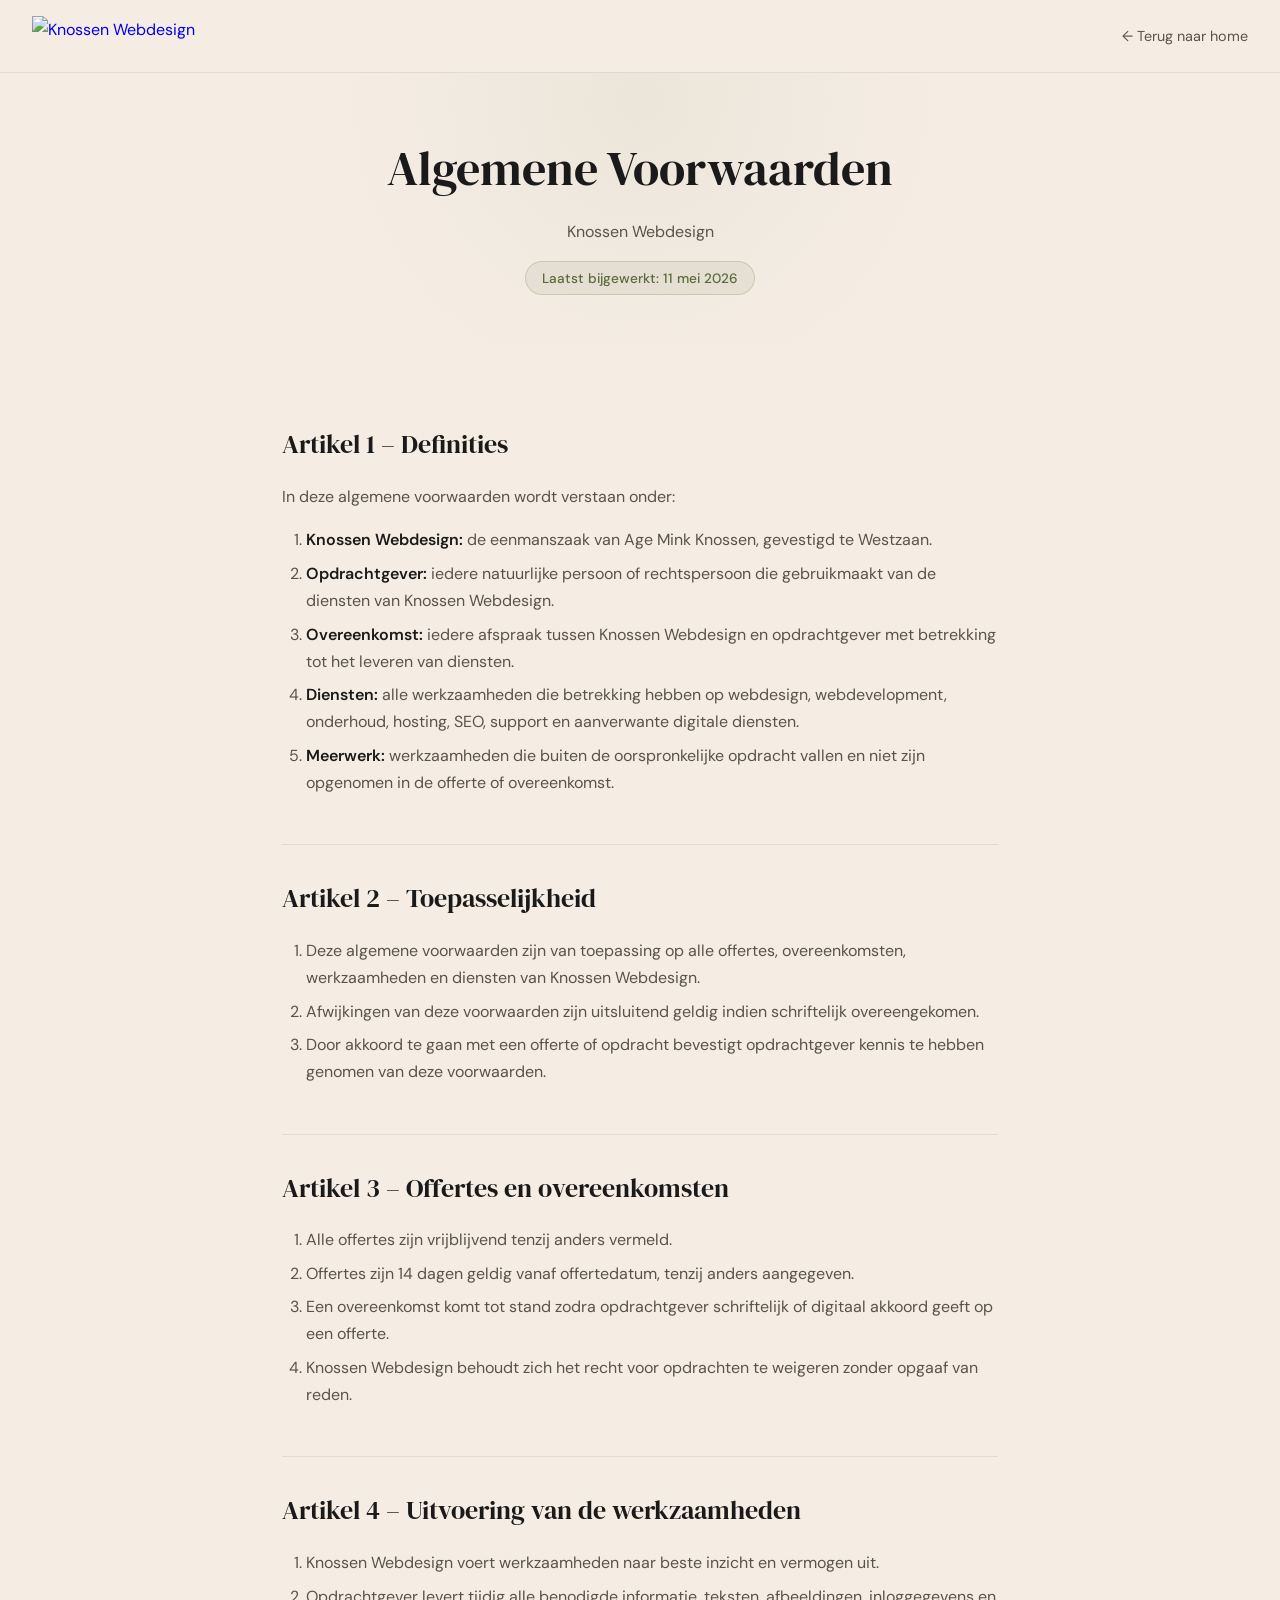
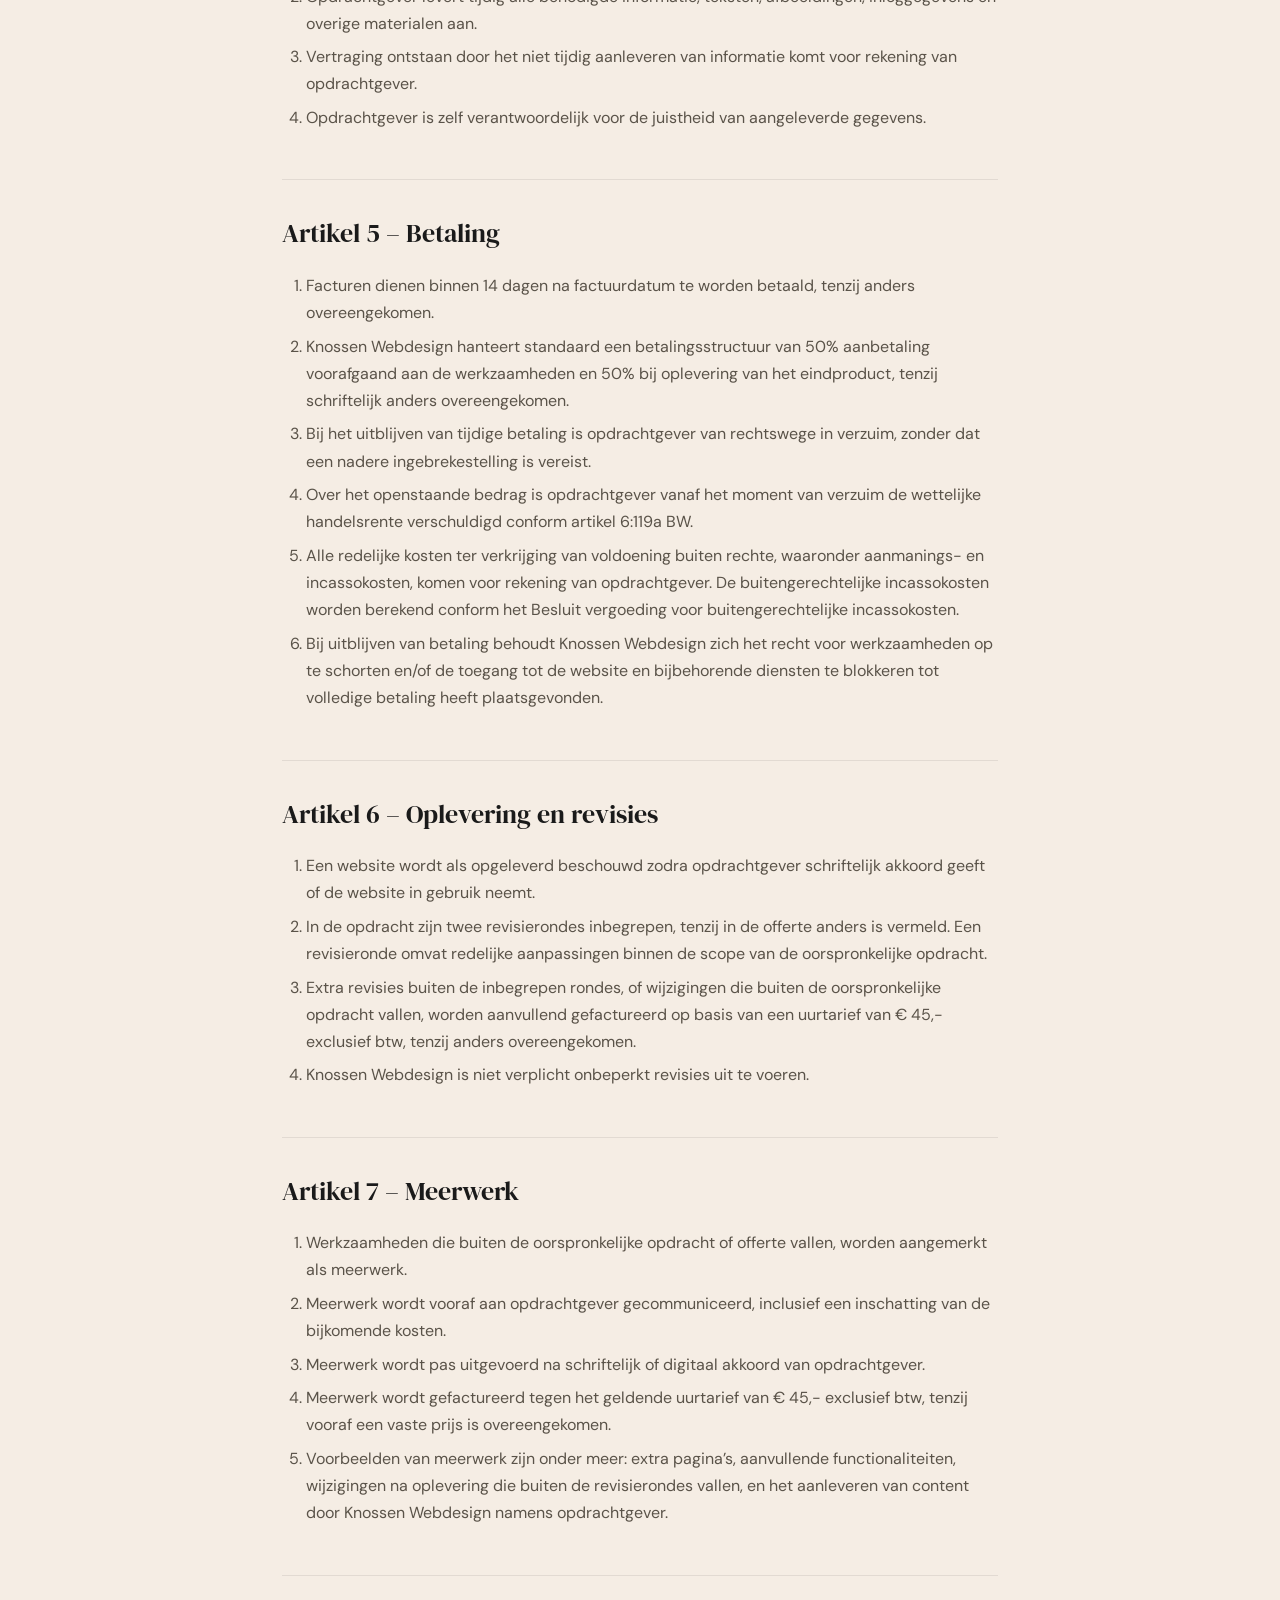
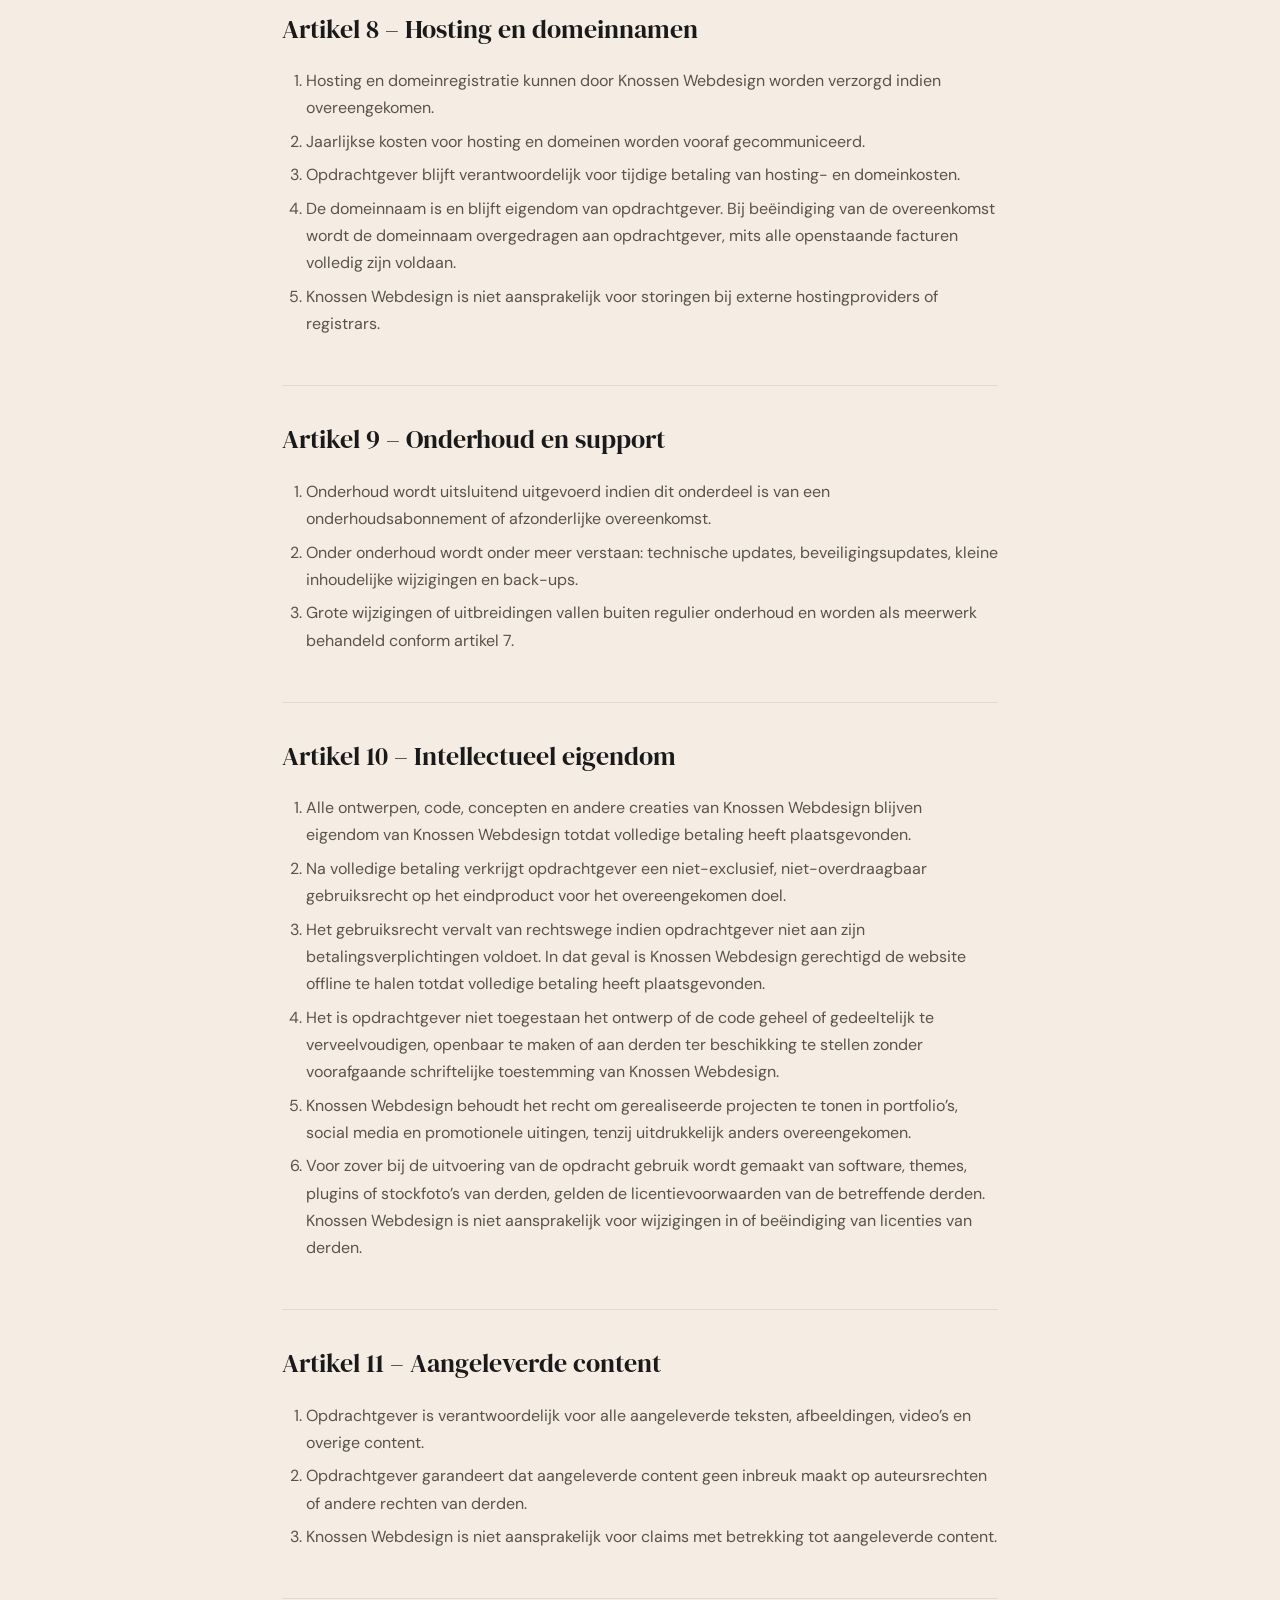
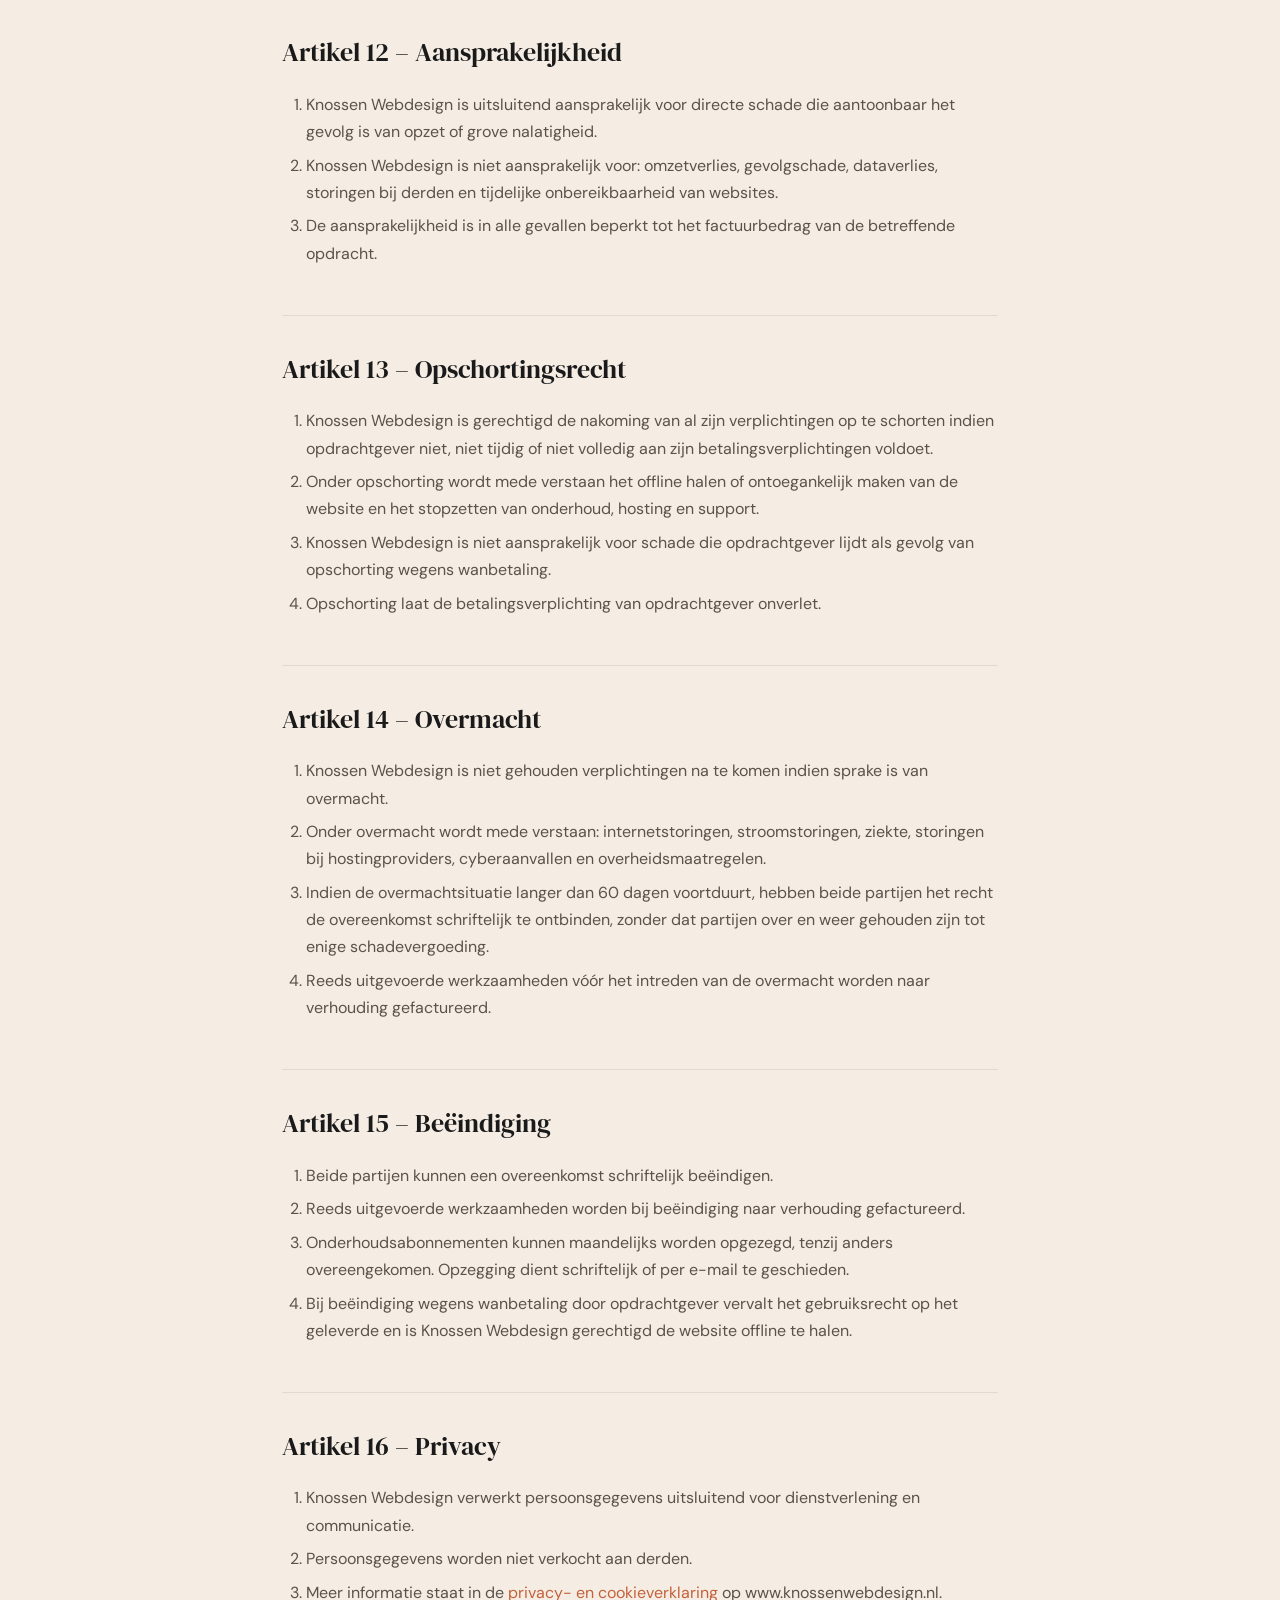
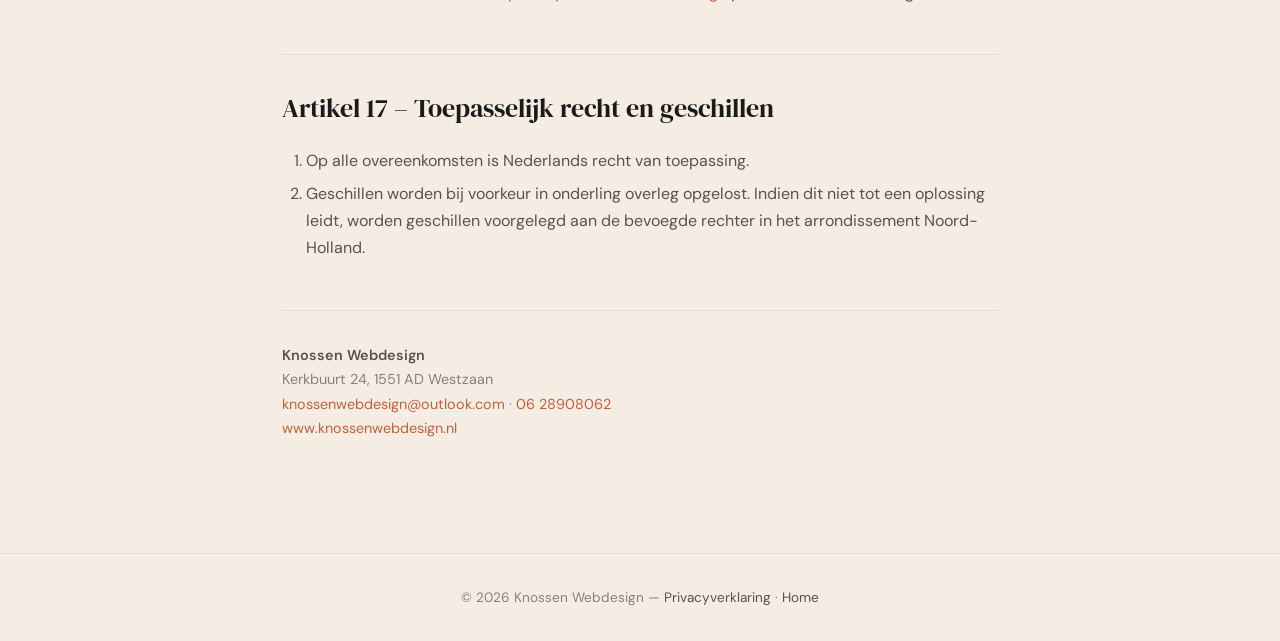
==== algemene-voorwaarden.html @ bd2c559c "Add files via upload" ====
<!DOCTYPE html>
<html lang="nl">
<head>
<meta charset="UTF-8">
<meta name="viewport" content="width=device-width, initial-scale=1.0">
<title>Algemene Voorwaarden — Knossen Webdesign</title>
<meta name="description" content="Algemene voorwaarden van Knossen Webdesign. Lees hier de voorwaarden die gelden voor al onze diensten.">
<meta name="robots" content="index, follow">
<link rel="canonical" href="https://www.knossenwebdesign.nl/algemene-voorwaarden">
<style>
@import url('https://fonts.googleapis.com/css2?family=DM+Sans:ital,opsz,wght@0,9..40,300;0,9..40,400;0,9..40,500;0,9..40,600;0,9..40,700;1,9..40,400&family=DM+Serif+Display:ital@0;1&display=swap');

:root {
  --bg-primary: #f5ede4;
  --bg-secondary: #efe5da;
  --bg-card: #ffffff;
  --bg-accent: rgba(90, 100, 60, 0.08);
  --text-primary: #1a1a1a;
  --text-secondary: #5a5349;
  --text-muted: #8a7f74;
  --accent-green: #5a6b3a;
  --accent-green-light: #6b7d48;
  --accent-terracotta: #c4613a;
  --accent-terracotta-hover: #b5532e;
  --border: rgba(0, 0, 0, 0.08);
  --border-accent: rgba(90, 107, 58, 0.2);
}

*, *::before, *::after { margin: 0; padding: 0; box-sizing: border-box; }
html { scroll-behavior: smooth; }

body {
  font-family: 'DM Sans', -apple-system, sans-serif;
  background: var(--bg-primary);
  color: var(--text-primary);
  line-height: 1.7;
  font-size: 16px;
  -webkit-font-smoothing: antialiased;
}

/* NAV */
.nav {
  position: fixed; top: 0; left: 0; right: 0; z-index: 100;
  padding: 1rem 2rem;
  background: rgba(245, 237, 228, 0.9);
  backdrop-filter: blur(20px);
  border-bottom: 1px solid var(--border);
  display: flex; align-items: center; justify-content: space-between;
}
.nav-logo { display: flex; align-items: center; gap: 0.5rem; text-decoration: none; }
.nav-logo img { height: 40px; }
.nav-back {
  color: var(--text-secondary); text-decoration: none; font-size: 0.9rem;
  display: flex; align-items: center; gap: 0.4rem; transition: color 0.2s;
}
.nav-back:hover { color: var(--accent-terracotta); }

/* HERO */
.page-hero {
  padding: 8rem 2rem 3rem;
  text-align: center;
  position: relative;
  overflow: hidden;
}
.page-hero::before {
  content: '';
  position: absolute; top: -200px; left: 50%; transform: translateX(-50%);
  width: 600px; height: 600px;
  background: radial-gradient(circle, rgba(90, 107, 58, 0.06) 0%, transparent 70%);
  pointer-events: none;
}
.page-hero h1 {
  font-family: 'DM Serif Display', serif;
  font-size: clamp(2rem, 4vw, 3rem);
  font-weight: 400;
  color: var(--text-primary);
  margin-bottom: 0.5rem;
  position: relative;
}
.page-hero .subtitle {
  color: var(--text-secondary); font-size: 1rem;
}
.page-hero .date {
  display: inline-block; margin-top: 1rem;
  padding: 0.3rem 1rem; border-radius: 100px;
  background: var(--bg-accent); border: 1px solid var(--border-accent);
  color: var(--accent-green); font-size: 0.85rem; font-weight: 500;
}

/* CONTENT */
.content-wrapper {
  max-width: 780px; margin: 0 auto; padding: 2rem 2rem 6rem;
}
.content-wrapper h2 {
  font-family: 'DM Serif Display', serif;
  font-size: 1.6rem; font-weight: 400;
  color: var(--text-primary);
  margin: 3rem 0 1rem;
  padding-top: 2rem;
  border-top: 1px solid var(--border);
}
.content-wrapper h2:first-of-type { border-top: none; padding-top: 0; }
.content-wrapper h3 {
  font-size: 1.1rem; font-weight: 600;
  margin: 2rem 0 0.6rem;
  color: var(--accent-green);
}
.content-wrapper p {
  color: var(--text-secondary);
  margin-bottom: 1rem;
}
.content-wrapper ul, .content-wrapper ol {
  color: var(--text-secondary);
  margin: 0.5rem 0 1.5rem 1.5rem;
}
.content-wrapper li { margin-bottom: 0.4rem; }
.content-wrapper a {
  color: var(--accent-terracotta); text-decoration: none;
  border-bottom: 1px solid transparent; transition: border-color 0.2s;
}
.content-wrapper a:hover { border-bottom-color: var(--accent-terracotta); }
.content-wrapper strong { color: var(--text-primary); font-weight: 600; }
.content-wrapper em { color: var(--text-muted); }

/* COOKIE TABLE */
.cookie-table {
  width: 100%; border-collapse: collapse; margin: 1rem 0 2rem;
  font-size: 0.9rem;
}
.cookie-table th {
  text-align: left; padding: 0.75rem 1rem;
  background: var(--bg-card); color: var(--text-primary);
  font-weight: 600; border-bottom: 2px solid var(--border-accent);
}
.cookie-table td {
  padding: 0.75rem 1rem; color: var(--text-secondary);
  border-bottom: 1px solid var(--border);
}
.cookie-table tr:hover td { background: rgba(90, 107, 58, 0.04); }
.cookie-table code {
  font-family: 'DM Sans', monospace; font-size: 0.85rem;
  color: var(--accent-green); background: var(--bg-accent);
  padding: 0.15rem 0.4rem; border-radius: 4px;
}

/* FOOTER */
.legal-footer {
  text-align: center; padding: 2rem;
  border-top: 1px solid var(--border);
  color: var(--text-muted); font-size: 0.85rem;
}
.legal-footer a { color: var(--text-secondary); text-decoration: none; }
.legal-footer a:hover { color: var(--accent-terracotta); }

/* RESPONSIVE */
@media (max-width: 640px) {
  .nav { padding: 0.8rem 1rem; }
  .page-hero { padding: 6rem 1.2rem 2rem; }
  .content-wrapper { padding: 1.5rem 1.2rem 4rem; }
  .cookie-table { font-size: 0.8rem; }
  .cookie-table th, .cookie-table td { padding: 0.5rem 0.6rem; }
}
</style>
</head>
<body>

<nav class="nav">
  <a href="https://www.knossenwebdesign.nl" class="nav-logo">
    <img src="https://www.knossenwebdesign.nl/logo.png" alt="Knossen Webdesign">
  </a>
  <a href="https://www.knossenwebdesign.nl" class="nav-back">&larr; Terug naar home</a>
</nav>

<header class="page-hero">
  <h1>Algemene Voorwaarden</h1>
  <p class="subtitle">Knossen Webdesign</p>
  <span class="date">Laatst bijgewerkt: 11 mei 2026</span>
</header>

<main class="content-wrapper">

  <h2>Artikel 1 &ndash; Definities</h2>
  <p>In deze algemene voorwaarden wordt verstaan onder:</p>
  <ol>
    <li><strong>Knossen Webdesign:</strong> de eenmanszaak van Age Mink Knossen, gevestigd te Westzaan.</li>
    <li><strong>Opdrachtgever:</strong> iedere natuurlijke persoon of rechtspersoon die gebruikmaakt van de diensten van Knossen Webdesign.</li>
    <li><strong>Overeenkomst:</strong> iedere afspraak tussen Knossen Webdesign en opdrachtgever met betrekking tot het leveren van diensten.</li>
    <li><strong>Diensten:</strong> alle werkzaamheden die betrekking hebben op webdesign, webdevelopment, onderhoud, hosting, SEO, support en aanverwante digitale diensten.</li>
    <li><strong>Meerwerk:</strong> werkzaamheden die buiten de oorspronkelijke opdracht vallen en niet zijn opgenomen in de offerte of overeenkomst.</li>
  </ol>

  <h2>Artikel 2 &ndash; Toepasselijkheid</h2>
  <ol>
    <li>Deze algemene voorwaarden zijn van toepassing op alle offertes, overeenkomsten, werkzaamheden en diensten van Knossen Webdesign.</li>
    <li>Afwijkingen van deze voorwaarden zijn uitsluitend geldig indien schriftelijk overeengekomen.</li>
    <li>Door akkoord te gaan met een offerte of opdracht bevestigt opdrachtgever kennis te hebben genomen van deze voorwaarden.</li>
  </ol>

  <h2>Artikel 3 &ndash; Offertes en overeenkomsten</h2>
  <ol>
    <li>Alle offertes zijn vrijblijvend tenzij anders vermeld.</li>
    <li>Offertes zijn 14 dagen geldig vanaf offertedatum, tenzij anders aangegeven.</li>
    <li>Een overeenkomst komt tot stand zodra opdrachtgever schriftelijk of digitaal akkoord geeft op een offerte.</li>
    <li>Knossen Webdesign behoudt zich het recht voor opdrachten te weigeren zonder opgaaf van reden.</li>
  </ol>

  <h2>Artikel 4 &ndash; Uitvoering van de werkzaamheden</h2>
  <ol>
    <li>Knossen Webdesign voert werkzaamheden naar beste inzicht en vermogen uit.</li>
    <li>Opdrachtgever levert tijdig alle benodigde informatie, teksten, afbeeldingen, inloggegevens en overige materialen aan.</li>
    <li>Vertraging ontstaan door het niet tijdig aanleveren van informatie komt voor rekening van opdrachtgever.</li>
    <li>Opdrachtgever is zelf verantwoordelijk voor de juistheid van aangeleverde gegevens.</li>
  </ol>

  <h2>Artikel 5 &ndash; Betaling</h2>
  <ol>
    <li>Facturen dienen binnen 14 dagen na factuurdatum te worden betaald, tenzij anders overeengekomen.</li>
    <li>Knossen Webdesign hanteert standaard een betalingsstructuur van 50% aanbetaling voorafgaand aan de werkzaamheden en 50% bij oplevering van het eindproduct, tenzij schriftelijk anders overeengekomen.</li>
    <li>Bij het uitblijven van tijdige betaling is opdrachtgever van rechtswege in verzuim, zonder dat een nadere ingebrekestelling is vereist.</li>
    <li>Over het openstaande bedrag is opdrachtgever vanaf het moment van verzuim de wettelijke handelsrente verschuldigd conform artikel 6:119a BW.</li>
    <li>Alle redelijke kosten ter verkrijging van voldoening buiten rechte, waaronder aanmanings- en incassokosten, komen voor rekening van opdrachtgever. De buitengerechtelijke incassokosten worden berekend conform het Besluit vergoeding voor buitengerechtelijke incassokosten.</li>
    <li>Bij uitblijven van betaling behoudt Knossen Webdesign zich het recht voor werkzaamheden op te schorten en/of de toegang tot de website en bijbehorende diensten te blokkeren tot volledige betaling heeft plaatsgevonden.</li>
  </ol>

  <h2>Artikel 6 &ndash; Oplevering en revisies</h2>
  <ol>
    <li>Een website wordt als opgeleverd beschouwd zodra opdrachtgever schriftelijk akkoord geeft of de website in gebruik neemt.</li>
    <li>In de opdracht zijn twee revisierondes inbegrepen, tenzij in de offerte anders is vermeld. Een revisieronde omvat redelijke aanpassingen binnen de scope van de oorspronkelijke opdracht.</li>
    <li>Extra revisies buiten de inbegrepen rondes, of wijzigingen die buiten de oorspronkelijke opdracht vallen, worden aanvullend gefactureerd op basis van een uurtarief van &euro;&nbsp;45,- exclusief btw, tenzij anders overeengekomen.</li>
    <li>Knossen Webdesign is niet verplicht onbeperkt revisies uit te voeren.</li>
  </ol>

  <h2>Artikel 7 &ndash; Meerwerk</h2>
  <ol>
    <li>Werkzaamheden die buiten de oorspronkelijke opdracht of offerte vallen, worden aangemerkt als meerwerk.</li>
    <li>Meerwerk wordt vooraf aan opdrachtgever gecommuniceerd, inclusief een inschatting van de bijkomende kosten.</li>
    <li>Meerwerk wordt pas uitgevoerd na schriftelijk of digitaal akkoord van opdrachtgever.</li>
    <li>Meerwerk wordt gefactureerd tegen het geldende uurtarief van &euro;&nbsp;45,- exclusief btw, tenzij vooraf een vaste prijs is overeengekomen.</li>
    <li>Voorbeelden van meerwerk zijn onder meer: extra pagina&rsquo;s, aanvullende functionaliteiten, wijzigingen na oplevering die buiten de revisierondes vallen, en het aanleveren van content door Knossen Webdesign namens opdrachtgever.</li>
  </ol>

  <h2>Artikel 8 &ndash; Hosting en domeinnamen</h2>
  <ol>
    <li>Hosting en domeinregistratie kunnen door Knossen Webdesign worden verzorgd indien overeengekomen.</li>
    <li>Jaarlijkse kosten voor hosting en domeinen worden vooraf gecommuniceerd.</li>
    <li>Opdrachtgever blijft verantwoordelijk voor tijdige betaling van hosting- en domeinkosten.</li>
    <li>De domeinnaam is en blijft eigendom van opdrachtgever. Bij be&euml;indiging van de overeenkomst wordt de domeinnaam overgedragen aan opdrachtgever, mits alle openstaande facturen volledig zijn voldaan.</li>
    <li>Knossen Webdesign is niet aansprakelijk voor storingen bij externe hostingproviders of registrars.</li>
  </ol>

  <h2>Artikel 9 &ndash; Onderhoud en support</h2>
  <ol>
    <li>Onderhoud wordt uitsluitend uitgevoerd indien dit onderdeel is van een onderhoudsabonnement of afzonderlijke overeenkomst.</li>
    <li>Onder onderhoud wordt onder meer verstaan: technische updates, beveiligingsupdates, kleine inhoudelijke wijzigingen en back-ups.</li>
    <li>Grote wijzigingen of uitbreidingen vallen buiten regulier onderhoud en worden als meerwerk behandeld conform artikel 7.</li>
  </ol>

  <h2>Artikel 10 &ndash; Intellectueel eigendom</h2>
  <ol>
    <li>Alle ontwerpen, code, concepten en andere creaties van Knossen Webdesign blijven eigendom van Knossen Webdesign totdat volledige betaling heeft plaatsgevonden.</li>
    <li>Na volledige betaling verkrijgt opdrachtgever een niet-exclusief, niet-overdraagbaar gebruiksrecht op het eindproduct voor het overeengekomen doel.</li>
    <li>Het gebruiksrecht vervalt van rechtswege indien opdrachtgever niet aan zijn betalingsverplichtingen voldoet. In dat geval is Knossen Webdesign gerechtigd de website offline te halen totdat volledige betaling heeft plaatsgevonden.</li>
    <li>Het is opdrachtgever niet toegestaan het ontwerp of de code geheel of gedeeltelijk te verveelvoudigen, openbaar te maken of aan derden ter beschikking te stellen zonder voorafgaande schriftelijke toestemming van Knossen Webdesign.</li>
    <li>Knossen Webdesign behoudt het recht om gerealiseerde projecten te tonen in portfolio&rsquo;s, social media en promotionele uitingen, tenzij uitdrukkelijk anders overeengekomen.</li>
    <li>Voor zover bij de uitvoering van de opdracht gebruik wordt gemaakt van software, themes, plugins of stockfoto&rsquo;s van derden, gelden de licentievoorwaarden van de betreffende derden. Knossen Webdesign is niet aansprakelijk voor wijzigingen in of be&euml;indiging van licenties van derden.</li>
  </ol>

  <h2>Artikel 11 &ndash; Aangeleverde content</h2>
  <ol>
    <li>Opdrachtgever is verantwoordelijk voor alle aangeleverde teksten, afbeeldingen, video&rsquo;s en overige content.</li>
    <li>Opdrachtgever garandeert dat aangeleverde content geen inbreuk maakt op auteursrechten of andere rechten van derden.</li>
    <li>Knossen Webdesign is niet aansprakelijk voor claims met betrekking tot aangeleverde content.</li>
  </ol>

  <h2>Artikel 12 &ndash; Aansprakelijkheid</h2>
  <ol>
    <li>Knossen Webdesign is uitsluitend aansprakelijk voor directe schade die aantoonbaar het gevolg is van opzet of grove nalatigheid.</li>
    <li>Knossen Webdesign is niet aansprakelijk voor: omzetverlies, gevolgschade, dataverlies, storingen bij derden en tijdelijke onbereikbaarheid van websites.</li>
    <li>De aansprakelijkheid is in alle gevallen beperkt tot het factuurbedrag van de betreffende opdracht.</li>
  </ol>

  <h2>Artikel 13 &ndash; Opschortingsrecht</h2>
  <ol>
    <li>Knossen Webdesign is gerechtigd de nakoming van al zijn verplichtingen op te schorten indien opdrachtgever niet, niet tijdig of niet volledig aan zijn betalingsverplichtingen voldoet.</li>
    <li>Onder opschorting wordt mede verstaan het offline halen of ontoegankelijk maken van de website en het stopzetten van onderhoud, hosting en support.</li>
    <li>Knossen Webdesign is niet aansprakelijk voor schade die opdrachtgever lijdt als gevolg van opschorting wegens wanbetaling.</li>
    <li>Opschorting laat de betalingsverplichting van opdrachtgever onverlet.</li>
  </ol>

  <h2>Artikel 14 &ndash; Overmacht</h2>
  <ol>
    <li>Knossen Webdesign is niet gehouden verplichtingen na te komen indien sprake is van overmacht.</li>
    <li>Onder overmacht wordt mede verstaan: internetstoringen, stroomstoringen, ziekte, storingen bij hostingproviders, cyberaanvallen en overheidsmaatregelen.</li>
    <li>Indien de overmachtsituatie langer dan 60 dagen voortduurt, hebben beide partijen het recht de overeenkomst schriftelijk te ontbinden, zonder dat partijen over en weer gehouden zijn tot enige schadevergoeding.</li>
    <li>Reeds uitgevoerde werkzaamheden v&oacute;&oacute;r het intreden van de overmacht worden naar verhouding gefactureerd.</li>
  </ol>

  <h2>Artikel 15 &ndash; Be&euml;indiging</h2>
  <ol>
    <li>Beide partijen kunnen een overeenkomst schriftelijk be&euml;indigen.</li>
    <li>Reeds uitgevoerde werkzaamheden worden bij be&euml;indiging naar verhouding gefactureerd.</li>
    <li>Onderhoudsabonnementen kunnen maandelijks worden opgezegd, tenzij anders overeengekomen. Opzegging dient schriftelijk of per e-mail te geschieden.</li>
    <li>Bij be&euml;indiging wegens wanbetaling door opdrachtgever vervalt het gebruiksrecht op het geleverde en is Knossen Webdesign gerechtigd de website offline te halen.</li>
  </ol>

  <h2>Artikel 16 &ndash; Privacy</h2>
  <ol>
    <li>Knossen Webdesign verwerkt persoonsgegevens uitsluitend voor dienstverlening en communicatie.</li>
    <li>Persoonsgegevens worden niet verkocht aan derden.</li>
    <li>Meer informatie staat in de <a href="https://www.knossenwebdesign.nl/privacyverklaring.html">privacy- en cookieverklaring</a> op www.knossenwebdesign.nl.</li>
  </ol>

  <h2>Artikel 17 &ndash; Toepasselijk recht en geschillen</h2>
  <ol>
    <li>Op alle overeenkomsten is Nederlands recht van toepassing.</li>
    <li>Geschillen worden bij voorkeur in onderling overleg opgelost. Indien dit niet tot een oplossing leidt, worden geschillen voorgelegd aan de bevoegde rechter in het arrondissement Noord-Holland.</li>
  </ol>

  <p style="margin-top: 3rem; padding-top: 2rem; border-top: 1px solid var(--border); color: var(--text-muted); font-size: 0.9rem;">
    <strong style="color: var(--text-secondary);">Knossen Webdesign</strong><br>
    Kerkbuurt 24, 1551 AD Westzaan<br>
    <a href="mailto:knossenwebdesign@outlook.com">knossenwebdesign@outlook.com</a> &middot; <a href="tel:+31628908062">06 28908062</a><br>
    <a href="https://www.knossenwebdesign.nl">www.knossenwebdesign.nl</a>
  </p>

</main>

<footer class="legal-footer">
  <p>&copy; 2026 Knossen Webdesign &mdash; <a href="https://www.knossenwebdesign.nl/privacyverklaring.html">Privacyverklaring</a> &middot; <a href="https://www.knossenwebdesign.nl">Home</a></p>
</footer>

</body>
</html>
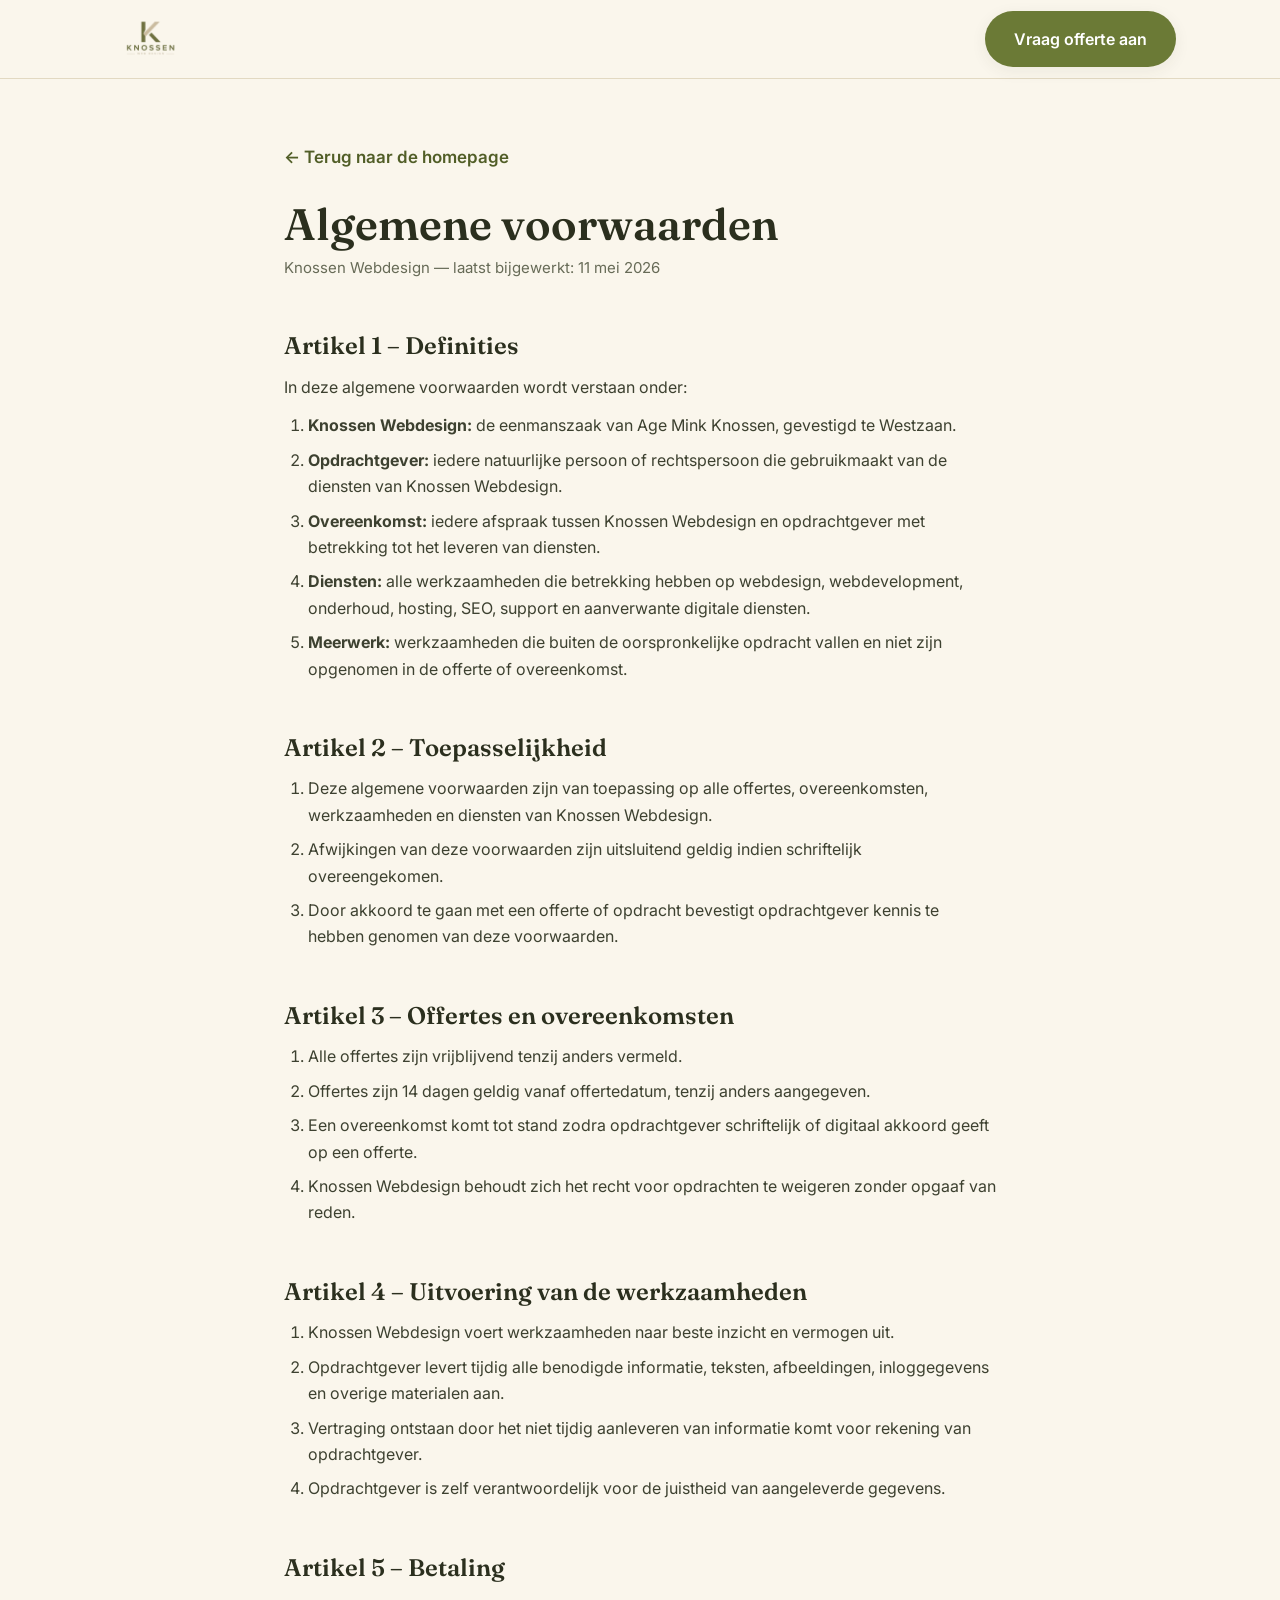
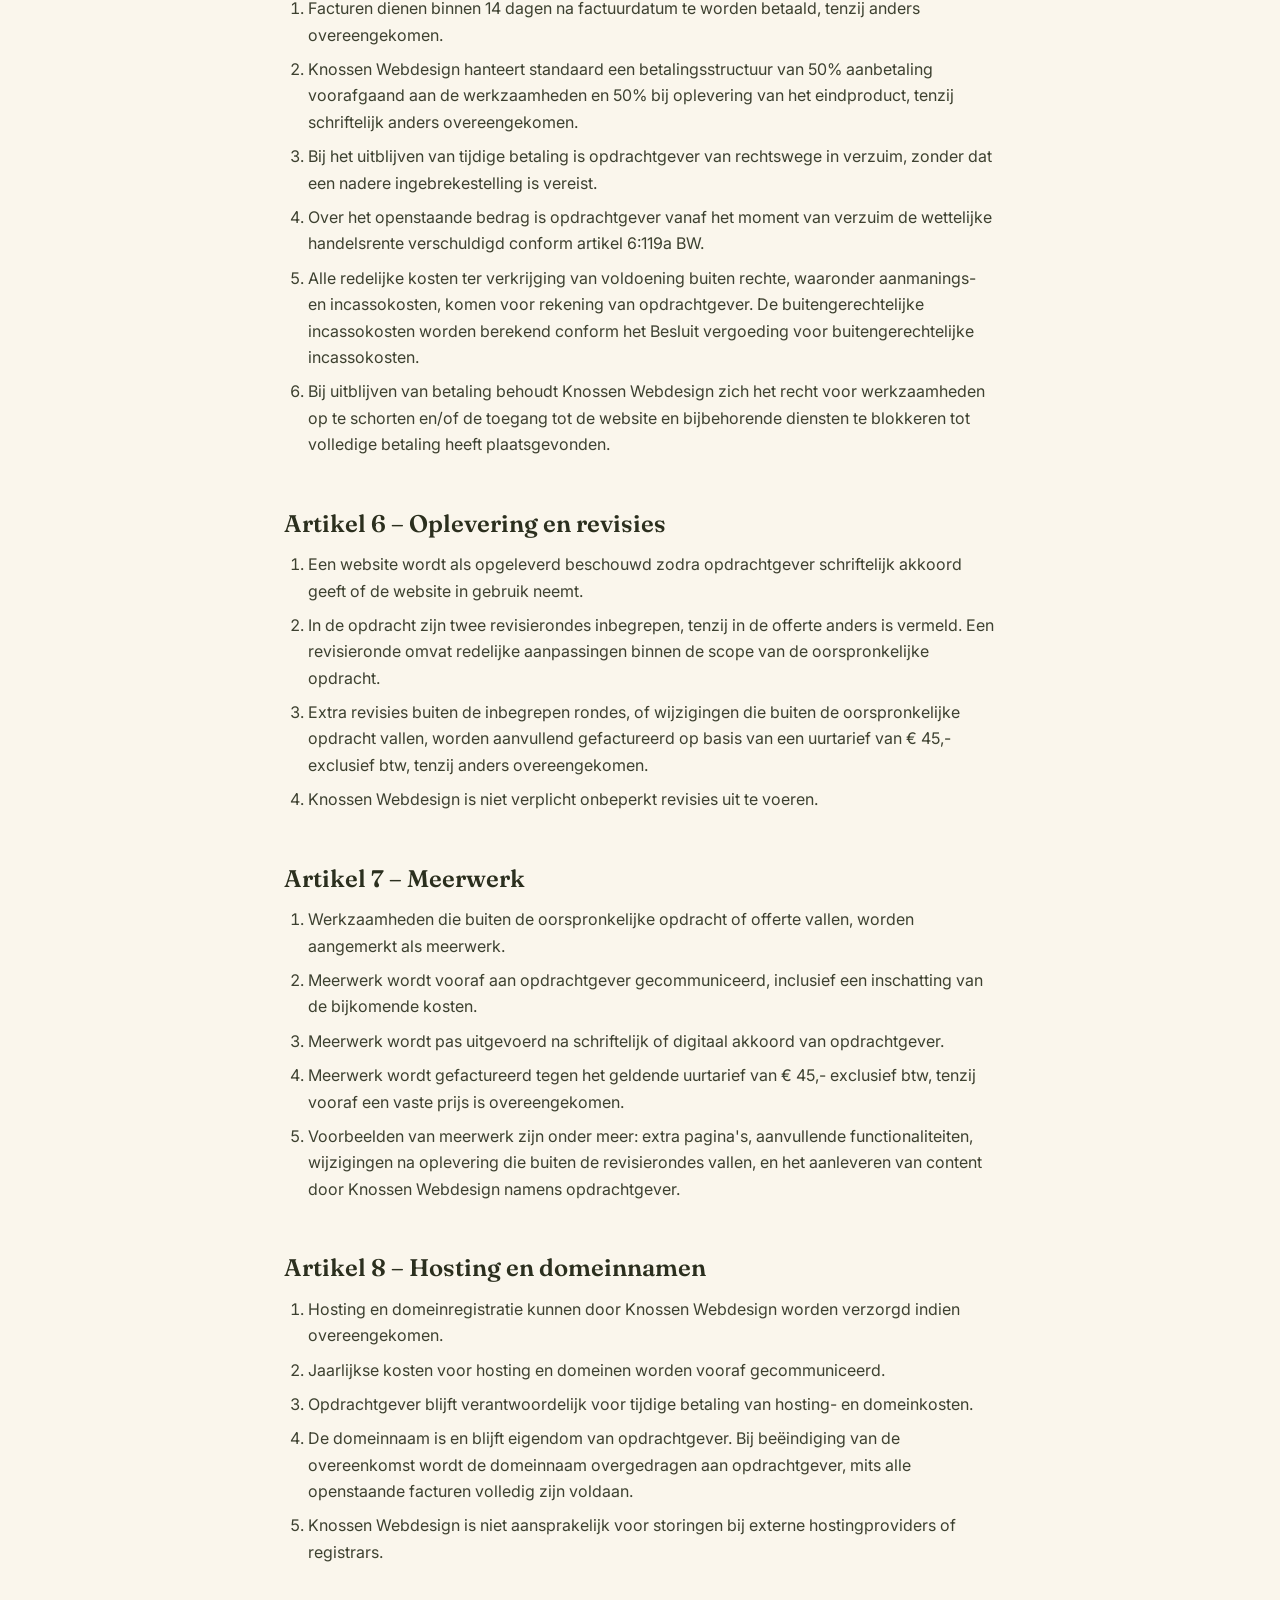
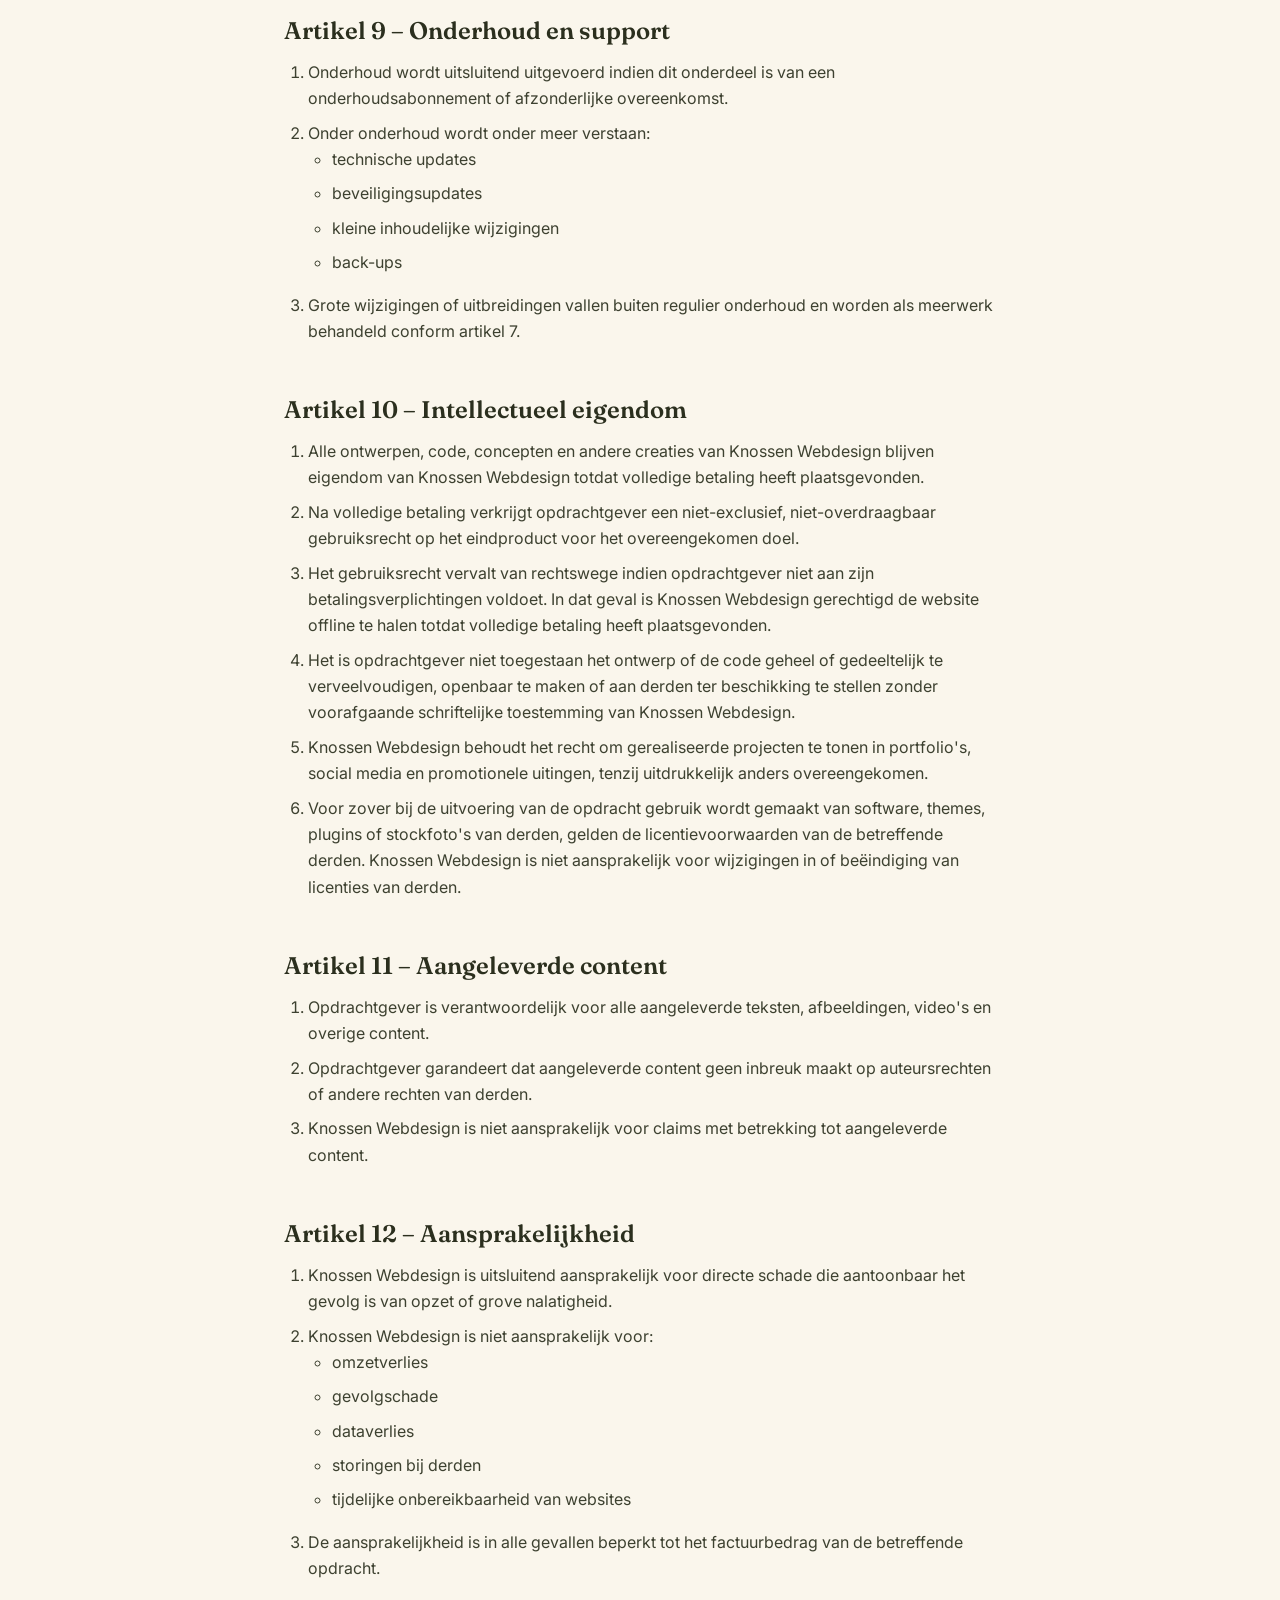
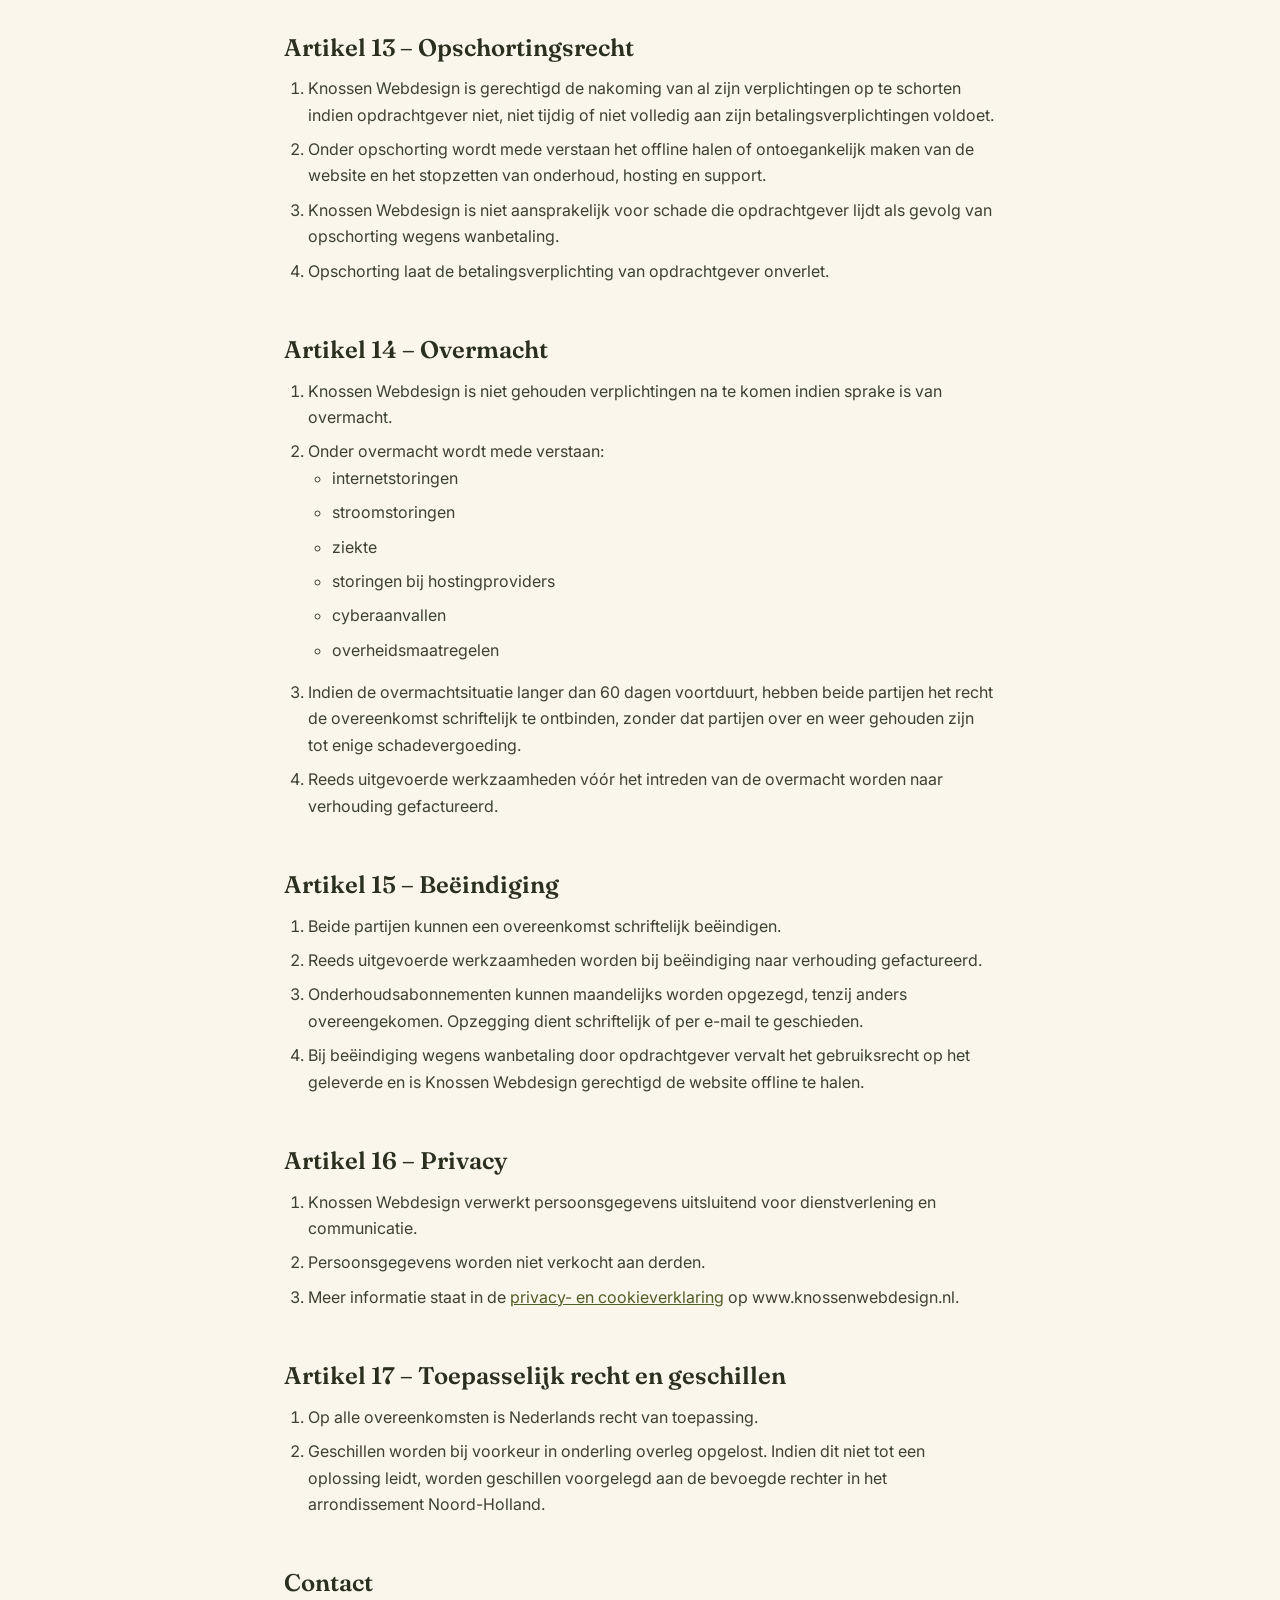
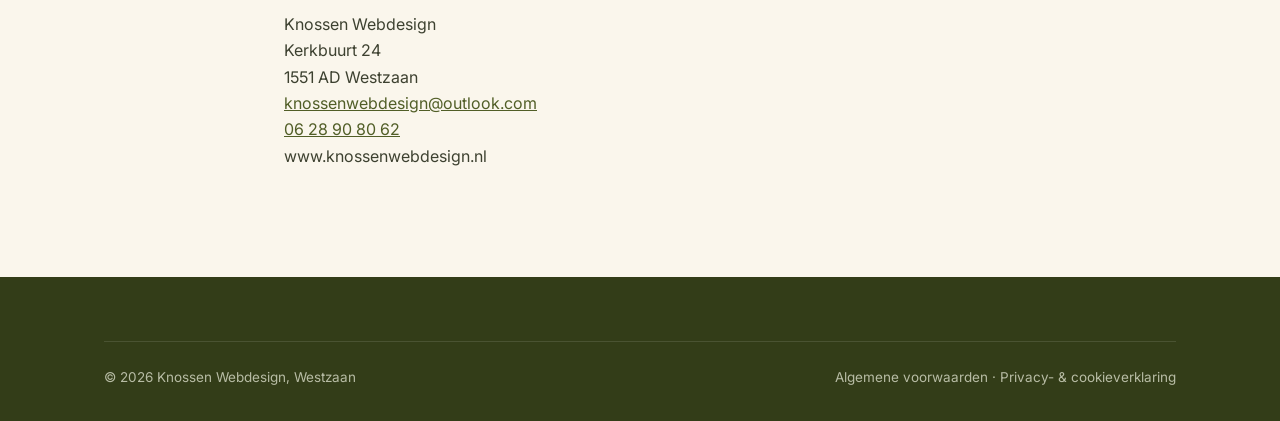
==== commit 7c2c0827: "Add files via upload" ====
--- a/algemene-voorwaarden.html
+++ b/algemene-voorwaarden.html
@@ -1,333 +1,218 @@
 <!DOCTYPE html>
 <html lang="nl">
 <head>
-<meta charset="UTF-8">
-<meta name="viewport" content="width=device-width, initial-scale=1.0">
-<title>Algemene Voorwaarden — Knossen Webdesign</title>
-<meta name="description" content="Algemene voorwaarden van Knossen Webdesign. Lees hier de voorwaarden die gelden voor al onze diensten.">
-<meta name="robots" content="index, follow">
-<link rel="canonical" href="https://www.knossenwebdesign.nl/algemene-voorwaarden">
-<style>
-@import url('https://fonts.googleapis.com/css2?family=DM+Sans:ital,opsz,wght@0,9..40,300;0,9..40,400;0,9..40,500;0,9..40,600;0,9..40,700;1,9..40,400&family=DM+Serif+Display:ital@0;1&display=swap');
-
-:root {
-  --bg-primary: #f5ede4;
-  --bg-secondary: #efe5da;
-  --bg-card: #ffffff;
-  --bg-accent: rgba(90, 100, 60, 0.08);
-  --text-primary: #1a1a1a;
-  --text-secondary: #5a5349;
-  --text-muted: #8a7f74;
-  --accent-green: #5a6b3a;
-  --accent-green-light: #6b7d48;
-  --accent-terracotta: #c4613a;
-  --accent-terracotta-hover: #b5532e;
-  --border: rgba(0, 0, 0, 0.08);
-  --border-accent: rgba(90, 107, 58, 0.2);
-}
-
-*, *::before, *::after { margin: 0; padding: 0; box-sizing: border-box; }
-html { scroll-behavior: smooth; }
-
-body {
-  font-family: 'DM Sans', -apple-system, sans-serif;
-  background: var(--bg-primary);
-  color: var(--text-primary);
-  line-height: 1.7;
-  font-size: 16px;
-  -webkit-font-smoothing: antialiased;
-}
-
-/* NAV */
-.nav {
-  position: fixed; top: 0; left: 0; right: 0; z-index: 100;
-  padding: 1rem 2rem;
-  background: rgba(245, 237, 228, 0.9);
-  backdrop-filter: blur(20px);
-  border-bottom: 1px solid var(--border);
-  display: flex; align-items: center; justify-content: space-between;
-}
-.nav-logo { display: flex; align-items: center; gap: 0.5rem; text-decoration: none; }
-.nav-logo img { height: 40px; }
-.nav-back {
-  color: var(--text-secondary); text-decoration: none; font-size: 0.9rem;
-  display: flex; align-items: center; gap: 0.4rem; transition: color 0.2s;
-}
-.nav-back:hover { color: var(--accent-terracotta); }
-
-/* HERO */
-.page-hero {
-  padding: 8rem 2rem 3rem;
-  text-align: center;
-  position: relative;
-  overflow: hidden;
-}
-.page-hero::before {
-  content: '';
-  position: absolute; top: -200px; left: 50%; transform: translateX(-50%);
-  width: 600px; height: 600px;
-  background: radial-gradient(circle, rgba(90, 107, 58, 0.06) 0%, transparent 70%);
-  pointer-events: none;
-}
-.page-hero h1 {
-  font-family: 'DM Serif Display', serif;
-  font-size: clamp(2rem, 4vw, 3rem);
-  font-weight: 400;
-  color: var(--text-primary);
-  margin-bottom: 0.5rem;
-  position: relative;
-}
-.page-hero .subtitle {
-  color: var(--text-secondary); font-size: 1rem;
-}
-.page-hero .date {
-  display: inline-block; margin-top: 1rem;
-  padding: 0.3rem 1rem; border-radius: 100px;
-  background: var(--bg-accent); border: 1px solid var(--border-accent);
-  color: var(--accent-green); font-size: 0.85rem; font-weight: 500;
-}
-
-/* CONTENT */
-.content-wrapper {
-  max-width: 780px; margin: 0 auto; padding: 2rem 2rem 6rem;
-}
-.content-wrapper h2 {
-  font-family: 'DM Serif Display', serif;
-  font-size: 1.6rem; font-weight: 400;
-  color: var(--text-primary);
-  margin: 3rem 0 1rem;
-  padding-top: 2rem;
-  border-top: 1px solid var(--border);
-}
-.content-wrapper h2:first-of-type { border-top: none; padding-top: 0; }
-.content-wrapper h3 {
-  font-size: 1.1rem; font-weight: 600;
-  margin: 2rem 0 0.6rem;
-  color: var(--accent-green);
-}
-.content-wrapper p {
-  color: var(--text-secondary);
-  margin-bottom: 1rem;
-}
-.content-wrapper ul, .content-wrapper ol {
-  color: var(--text-secondary);
-  margin: 0.5rem 0 1.5rem 1.5rem;
-}
-.content-wrapper li { margin-bottom: 0.4rem; }
-.content-wrapper a {
-  color: var(--accent-terracotta); text-decoration: none;
-  border-bottom: 1px solid transparent; transition: border-color 0.2s;
-}
-.content-wrapper a:hover { border-bottom-color: var(--accent-terracotta); }
-.content-wrapper strong { color: var(--text-primary); font-weight: 600; }
-.content-wrapper em { color: var(--text-muted); }
-
-/* COOKIE TABLE */
-.cookie-table {
-  width: 100%; border-collapse: collapse; margin: 1rem 0 2rem;
-  font-size: 0.9rem;
-}
-.cookie-table th {
-  text-align: left; padding: 0.75rem 1rem;
-  background: var(--bg-card); color: var(--text-primary);
-  font-weight: 600; border-bottom: 2px solid var(--border-accent);
-}
-.cookie-table td {
-  padding: 0.75rem 1rem; color: var(--text-secondary);
-  border-bottom: 1px solid var(--border);
-}
-.cookie-table tr:hover td { background: rgba(90, 107, 58, 0.04); }
-.cookie-table code {
-  font-family: 'DM Sans', monospace; font-size: 0.85rem;
-  color: var(--accent-green); background: var(--bg-accent);
-  padding: 0.15rem 0.4rem; border-radius: 4px;
-}
-
-/* FOOTER */
-.legal-footer {
-  text-align: center; padding: 2rem;
-  border-top: 1px solid var(--border);
-  color: var(--text-muted); font-size: 0.85rem;
-}
-.legal-footer a { color: var(--text-secondary); text-decoration: none; }
-.legal-footer a:hover { color: var(--accent-terracotta); }
-
-/* RESPONSIVE */
-@media (max-width: 640px) {
-  .nav { padding: 0.8rem 1rem; }
-  .page-hero { padding: 6rem 1.2rem 2rem; }
-  .content-wrapper { padding: 1.5rem 1.2rem 4rem; }
-  .cookie-table { font-size: 0.8rem; }
-  .cookie-table th, .cookie-table td { padding: 0.5rem 0.6rem; }
-}
-</style>
+  <meta charset="UTF-8">
+  <meta name="viewport" content="width=device-width, initial-scale=1.0">
+  <meta name="description" content="Algemene voorwaarden van Knossen Webdesign, gevestigd te Westzaan.">
+  <link rel="canonical" href="https://knossenwebdesign.nl/algemene-voorwaarden.html">
+  <title>Algemene voorwaarden — Knossen Webdesign</title>
+  <link rel="icon" type="image/png" href="logo.png">
+  <link rel="preconnect" href="https://fonts.googleapis.com">
+  <link rel="preconnect" href="https://fonts.gstatic.com" crossorigin>
+  <link href="https://fonts.googleapis.com/css2?family=Inter:wght@400;500;600;700&family=Fraunces:opsz,wght@9..144,500;9..144,600&display=swap" rel="stylesheet">
+  <link rel="stylesheet" href="style.css">
 </head>
 <body>
 
-<nav class="nav">
-  <a href="https://www.knossenwebdesign.nl" class="nav-logo">
-    <img src="https://www.knossenwebdesign.nl/logo.png" alt="Knossen Webdesign">
-  </a>
-  <a href="https://www.knossenwebdesign.nl" class="nav-back">&larr; Terug naar home</a>
-</nav>
-
-<header class="page-hero">
-  <h1>Algemene Voorwaarden</h1>
-  <p class="subtitle">Knossen Webdesign</p>
-  <span class="date">Laatst bijgewerkt: 11 mei 2026</span>
-</header>
-
-<main class="content-wrapper">
-
-  <h2>Artikel 1 &ndash; Definities</h2>
-  <p>In deze algemene voorwaarden wordt verstaan onder:</p>
-  <ol>
-    <li><strong>Knossen Webdesign:</strong> de eenmanszaak van Age Mink Knossen, gevestigd te Westzaan.</li>
-    <li><strong>Opdrachtgever:</strong> iedere natuurlijke persoon of rechtspersoon die gebruikmaakt van de diensten van Knossen Webdesign.</li>
-    <li><strong>Overeenkomst:</strong> iedere afspraak tussen Knossen Webdesign en opdrachtgever met betrekking tot het leveren van diensten.</li>
-    <li><strong>Diensten:</strong> alle werkzaamheden die betrekking hebben op webdesign, webdevelopment, onderhoud, hosting, SEO, support en aanverwante digitale diensten.</li>
-    <li><strong>Meerwerk:</strong> werkzaamheden die buiten de oorspronkelijke opdracht vallen en niet zijn opgenomen in de offerte of overeenkomst.</li>
-  </ol>
-
-  <h2>Artikel 2 &ndash; Toepasselijkheid</h2>
-  <ol>
-    <li>Deze algemene voorwaarden zijn van toepassing op alle offertes, overeenkomsten, werkzaamheden en diensten van Knossen Webdesign.</li>
-    <li>Afwijkingen van deze voorwaarden zijn uitsluitend geldig indien schriftelijk overeengekomen.</li>
-    <li>Door akkoord te gaan met een offerte of opdracht bevestigt opdrachtgever kennis te hebben genomen van deze voorwaarden.</li>
-  </ol>
-
-  <h2>Artikel 3 &ndash; Offertes en overeenkomsten</h2>
-  <ol>
-    <li>Alle offertes zijn vrijblijvend tenzij anders vermeld.</li>
-    <li>Offertes zijn 14 dagen geldig vanaf offertedatum, tenzij anders aangegeven.</li>
-    <li>Een overeenkomst komt tot stand zodra opdrachtgever schriftelijk of digitaal akkoord geeft op een offerte.</li>
-    <li>Knossen Webdesign behoudt zich het recht voor opdrachten te weigeren zonder opgaaf van reden.</li>
-  </ol>
-
-  <h2>Artikel 4 &ndash; Uitvoering van de werkzaamheden</h2>
-  <ol>
-    <li>Knossen Webdesign voert werkzaamheden naar beste inzicht en vermogen uit.</li>
-    <li>Opdrachtgever levert tijdig alle benodigde informatie, teksten, afbeeldingen, inloggegevens en overige materialen aan.</li>
-    <li>Vertraging ontstaan door het niet tijdig aanleveren van informatie komt voor rekening van opdrachtgever.</li>
-    <li>Opdrachtgever is zelf verantwoordelijk voor de juistheid van aangeleverde gegevens.</li>
-  </ol>
-
-  <h2>Artikel 5 &ndash; Betaling</h2>
-  <ol>
-    <li>Facturen dienen binnen 14 dagen na factuurdatum te worden betaald, tenzij anders overeengekomen.</li>
-    <li>Knossen Webdesign hanteert standaard een betalingsstructuur van 50% aanbetaling voorafgaand aan de werkzaamheden en 50% bij oplevering van het eindproduct, tenzij schriftelijk anders overeengekomen.</li>
-    <li>Bij het uitblijven van tijdige betaling is opdrachtgever van rechtswege in verzuim, zonder dat een nadere ingebrekestelling is vereist.</li>
-    <li>Over het openstaande bedrag is opdrachtgever vanaf het moment van verzuim de wettelijke handelsrente verschuldigd conform artikel 6:119a BW.</li>
-    <li>Alle redelijke kosten ter verkrijging van voldoening buiten rechte, waaronder aanmanings- en incassokosten, komen voor rekening van opdrachtgever. De buitengerechtelijke incassokosten worden berekend conform het Besluit vergoeding voor buitengerechtelijke incassokosten.</li>
-    <li>Bij uitblijven van betaling behoudt Knossen Webdesign zich het recht voor werkzaamheden op te schorten en/of de toegang tot de website en bijbehorende diensten te blokkeren tot volledige betaling heeft plaatsgevonden.</li>
-  </ol>
-
-  <h2>Artikel 6 &ndash; Oplevering en revisies</h2>
-  <ol>
-    <li>Een website wordt als opgeleverd beschouwd zodra opdrachtgever schriftelijk akkoord geeft of de website in gebruik neemt.</li>
-    <li>In de opdracht zijn twee revisierondes inbegrepen, tenzij in de offerte anders is vermeld. Een revisieronde omvat redelijke aanpassingen binnen de scope van de oorspronkelijke opdracht.</li>
-    <li>Extra revisies buiten de inbegrepen rondes, of wijzigingen die buiten de oorspronkelijke opdracht vallen, worden aanvullend gefactureerd op basis van een uurtarief van &euro;&nbsp;45,- exclusief btw, tenzij anders overeengekomen.</li>
-    <li>Knossen Webdesign is niet verplicht onbeperkt revisies uit te voeren.</li>
-  </ol>
-
-  <h2>Artikel 7 &ndash; Meerwerk</h2>
-  <ol>
-    <li>Werkzaamheden die buiten de oorspronkelijke opdracht of offerte vallen, worden aangemerkt als meerwerk.</li>
-    <li>Meerwerk wordt vooraf aan opdrachtgever gecommuniceerd, inclusief een inschatting van de bijkomende kosten.</li>
-    <li>Meerwerk wordt pas uitgevoerd na schriftelijk of digitaal akkoord van opdrachtgever.</li>
-    <li>Meerwerk wordt gefactureerd tegen het geldende uurtarief van &euro;&nbsp;45,- exclusief btw, tenzij vooraf een vaste prijs is overeengekomen.</li>
-    <li>Voorbeelden van meerwerk zijn onder meer: extra pagina&rsquo;s, aanvullende functionaliteiten, wijzigingen na oplevering die buiten de revisierondes vallen, en het aanleveren van content door Knossen Webdesign namens opdrachtgever.</li>
-  </ol>
-
-  <h2>Artikel 8 &ndash; Hosting en domeinnamen</h2>
-  <ol>
-    <li>Hosting en domeinregistratie kunnen door Knossen Webdesign worden verzorgd indien overeengekomen.</li>
-    <li>Jaarlijkse kosten voor hosting en domeinen worden vooraf gecommuniceerd.</li>
-    <li>Opdrachtgever blijft verantwoordelijk voor tijdige betaling van hosting- en domeinkosten.</li>
-    <li>De domeinnaam is en blijft eigendom van opdrachtgever. Bij be&euml;indiging van de overeenkomst wordt de domeinnaam overgedragen aan opdrachtgever, mits alle openstaande facturen volledig zijn voldaan.</li>
-    <li>Knossen Webdesign is niet aansprakelijk voor storingen bij externe hostingproviders of registrars.</li>
-  </ol>
-
-  <h2>Artikel 9 &ndash; Onderhoud en support</h2>
-  <ol>
-    <li>Onderhoud wordt uitsluitend uitgevoerd indien dit onderdeel is van een onderhoudsabonnement of afzonderlijke overeenkomst.</li>
-    <li>Onder onderhoud wordt onder meer verstaan: technische updates, beveiligingsupdates, kleine inhoudelijke wijzigingen en back-ups.</li>
-    <li>Grote wijzigingen of uitbreidingen vallen buiten regulier onderhoud en worden als meerwerk behandeld conform artikel 7.</li>
-  </ol>
-
-  <h2>Artikel 10 &ndash; Intellectueel eigendom</h2>
-  <ol>
-    <li>Alle ontwerpen, code, concepten en andere creaties van Knossen Webdesign blijven eigendom van Knossen Webdesign totdat volledige betaling heeft plaatsgevonden.</li>
-    <li>Na volledige betaling verkrijgt opdrachtgever een niet-exclusief, niet-overdraagbaar gebruiksrecht op het eindproduct voor het overeengekomen doel.</li>
-    <li>Het gebruiksrecht vervalt van rechtswege indien opdrachtgever niet aan zijn betalingsverplichtingen voldoet. In dat geval is Knossen Webdesign gerechtigd de website offline te halen totdat volledige betaling heeft plaatsgevonden.</li>
-    <li>Het is opdrachtgever niet toegestaan het ontwerp of de code geheel of gedeeltelijk te verveelvoudigen, openbaar te maken of aan derden ter beschikking te stellen zonder voorafgaande schriftelijke toestemming van Knossen Webdesign.</li>
-    <li>Knossen Webdesign behoudt het recht om gerealiseerde projecten te tonen in portfolio&rsquo;s, social media en promotionele uitingen, tenzij uitdrukkelijk anders overeengekomen.</li>
-    <li>Voor zover bij de uitvoering van de opdracht gebruik wordt gemaakt van software, themes, plugins of stockfoto&rsquo;s van derden, gelden de licentievoorwaarden van de betreffende derden. Knossen Webdesign is niet aansprakelijk voor wijzigingen in of be&euml;indiging van licenties van derden.</li>
-  </ol>
-
-  <h2>Artikel 11 &ndash; Aangeleverde content</h2>
-  <ol>
-    <li>Opdrachtgever is verantwoordelijk voor alle aangeleverde teksten, afbeeldingen, video&rsquo;s en overige content.</li>
-    <li>Opdrachtgever garandeert dat aangeleverde content geen inbreuk maakt op auteursrechten of andere rechten van derden.</li>
-    <li>Knossen Webdesign is niet aansprakelijk voor claims met betrekking tot aangeleverde content.</li>
-  </ol>
-
-  <h2>Artikel 12 &ndash; Aansprakelijkheid</h2>
-  <ol>
-    <li>Knossen Webdesign is uitsluitend aansprakelijk voor directe schade die aantoonbaar het gevolg is van opzet of grove nalatigheid.</li>
-    <li>Knossen Webdesign is niet aansprakelijk voor: omzetverlies, gevolgschade, dataverlies, storingen bij derden en tijdelijke onbereikbaarheid van websites.</li>
-    <li>De aansprakelijkheid is in alle gevallen beperkt tot het factuurbedrag van de betreffende opdracht.</li>
-  </ol>
-
-  <h2>Artikel 13 &ndash; Opschortingsrecht</h2>
-  <ol>
-    <li>Knossen Webdesign is gerechtigd de nakoming van al zijn verplichtingen op te schorten indien opdrachtgever niet, niet tijdig of niet volledig aan zijn betalingsverplichtingen voldoet.</li>
-    <li>Onder opschorting wordt mede verstaan het offline halen of ontoegankelijk maken van de website en het stopzetten van onderhoud, hosting en support.</li>
-    <li>Knossen Webdesign is niet aansprakelijk voor schade die opdrachtgever lijdt als gevolg van opschorting wegens wanbetaling.</li>
-    <li>Opschorting laat de betalingsverplichting van opdrachtgever onverlet.</li>
-  </ol>
-
-  <h2>Artikel 14 &ndash; Overmacht</h2>
-  <ol>
-    <li>Knossen Webdesign is niet gehouden verplichtingen na te komen indien sprake is van overmacht.</li>
-    <li>Onder overmacht wordt mede verstaan: internetstoringen, stroomstoringen, ziekte, storingen bij hostingproviders, cyberaanvallen en overheidsmaatregelen.</li>
-    <li>Indien de overmachtsituatie langer dan 60 dagen voortduurt, hebben beide partijen het recht de overeenkomst schriftelijk te ontbinden, zonder dat partijen over en weer gehouden zijn tot enige schadevergoeding.</li>
-    <li>Reeds uitgevoerde werkzaamheden v&oacute;&oacute;r het intreden van de overmacht worden naar verhouding gefactureerd.</li>
-  </ol>
-
-  <h2>Artikel 15 &ndash; Be&euml;indiging</h2>
-  <ol>
-    <li>Beide partijen kunnen een overeenkomst schriftelijk be&euml;indigen.</li>
-    <li>Reeds uitgevoerde werkzaamheden worden bij be&euml;indiging naar verhouding gefactureerd.</li>
-    <li>Onderhoudsabonnementen kunnen maandelijks worden opgezegd, tenzij anders overeengekomen. Opzegging dient schriftelijk of per e-mail te geschieden.</li>
-    <li>Bij be&euml;indiging wegens wanbetaling door opdrachtgever vervalt het gebruiksrecht op het geleverde en is Knossen Webdesign gerechtigd de website offline te halen.</li>
-  </ol>
-
-  <h2>Artikel 16 &ndash; Privacy</h2>
-  <ol>
-    <li>Knossen Webdesign verwerkt persoonsgegevens uitsluitend voor dienstverlening en communicatie.</li>
-    <li>Persoonsgegevens worden niet verkocht aan derden.</li>
-    <li>Meer informatie staat in de <a href="https://www.knossenwebdesign.nl/privacyverklaring.html">privacy- en cookieverklaring</a> op www.knossenwebdesign.nl.</li>
-  </ol>
-
-  <h2>Artikel 17 &ndash; Toepasselijk recht en geschillen</h2>
-  <ol>
-    <li>Op alle overeenkomsten is Nederlands recht van toepassing.</li>
-    <li>Geschillen worden bij voorkeur in onderling overleg opgelost. Indien dit niet tot een oplossing leidt, worden geschillen voorgelegd aan de bevoegde rechter in het arrondissement Noord-Holland.</li>
-  </ol>
-
-  <p style="margin-top: 3rem; padding-top: 2rem; border-top: 1px solid var(--border); color: var(--text-muted); font-size: 0.9rem;">
-    <strong style="color: var(--text-secondary);">Knossen Webdesign</strong><br>
-    Kerkbuurt 24, 1551 AD Westzaan<br>
-    <a href="mailto:knossenwebdesign@outlook.com">knossenwebdesign@outlook.com</a> &middot; <a href="tel:+31628908062">06 28908062</a><br>
-    <a href="https://www.knossenwebdesign.nl">www.knossenwebdesign.nl</a>
-  </p>
-
-</main>
-
-<footer class="legal-footer">
-  <p>&copy; 2026 Knossen Webdesign &mdash; <a href="https://www.knossenwebdesign.nl/privacyverklaring.html">Privacyverklaring</a> &middot; <a href="https://www.knossenwebdesign.nl">Home</a></p>
-</footer>
+  <header class="site-header">
+    <div class="container nav">
+      <a class="nav-logo" href="index.html" aria-label="Knossen Webdesign — naar home">
+        <img src="logo.png" alt="Knossen Webdesign logo">
+      </a>
+      <ul class="nav-links">
+        <li><a class="btn btn-primary" href="index.html#contact">Vraag offerte aan</a></li>
+      </ul>
+    </div>
+  </header>
+
+  <main class="juridisch">
+    <a class="terug" href="index.html">← Terug naar de homepage</a>
+    <h1>Algemene voorwaarden</h1>
+    <p class="bijgewerkt">Knossen Webdesign — laatst bijgewerkt: 11 mei 2026</p>
+
+    <h2>Artikel 1 – Definities</h2>
+    <p>In deze algemene voorwaarden wordt verstaan onder:</p>
+    <ol>
+      <li><strong>Knossen Webdesign:</strong> de eenmanszaak van Age Mink Knossen, gevestigd te Westzaan.</li>
+      <li><strong>Opdrachtgever:</strong> iedere natuurlijke persoon of rechtspersoon die gebruikmaakt van de diensten van Knossen Webdesign.</li>
+      <li><strong>Overeenkomst:</strong> iedere afspraak tussen Knossen Webdesign en opdrachtgever met betrekking tot het leveren van diensten.</li>
+      <li><strong>Diensten:</strong> alle werkzaamheden die betrekking hebben op webdesign, webdevelopment, onderhoud, hosting, SEO, support en aanverwante digitale diensten.</li>
+      <li><strong>Meerwerk:</strong> werkzaamheden die buiten de oorspronkelijke opdracht vallen en niet zijn opgenomen in de offerte of overeenkomst.</li>
+    </ol>
+
+    <h2>Artikel 2 – Toepasselijkheid</h2>
+    <ol>
+      <li>Deze algemene voorwaarden zijn van toepassing op alle offertes, overeenkomsten, werkzaamheden en diensten van Knossen Webdesign.</li>
+      <li>Afwijkingen van deze voorwaarden zijn uitsluitend geldig indien schriftelijk overeengekomen.</li>
+      <li>Door akkoord te gaan met een offerte of opdracht bevestigt opdrachtgever kennis te hebben genomen van deze voorwaarden.</li>
+    </ol>
+
+    <h2>Artikel 3 – Offertes en overeenkomsten</h2>
+    <ol>
+      <li>Alle offertes zijn vrijblijvend tenzij anders vermeld.</li>
+      <li>Offertes zijn 14 dagen geldig vanaf offertedatum, tenzij anders aangegeven.</li>
+      <li>Een overeenkomst komt tot stand zodra opdrachtgever schriftelijk of digitaal akkoord geeft op een offerte.</li>
+      <li>Knossen Webdesign behoudt zich het recht voor opdrachten te weigeren zonder opgaaf van reden.</li>
+    </ol>
+
+    <h2>Artikel 4 – Uitvoering van de werkzaamheden</h2>
+    <ol>
+      <li>Knossen Webdesign voert werkzaamheden naar beste inzicht en vermogen uit.</li>
+      <li>Opdrachtgever levert tijdig alle benodigde informatie, teksten, afbeeldingen, inloggegevens en overige materialen aan.</li>
+      <li>Vertraging ontstaan door het niet tijdig aanleveren van informatie komt voor rekening van opdrachtgever.</li>
+      <li>Opdrachtgever is zelf verantwoordelijk voor de juistheid van aangeleverde gegevens.</li>
+    </ol>
+
+    <h2>Artikel 5 – Betaling</h2>
+    <ol>
+      <li>Facturen dienen binnen 14 dagen na factuurdatum te worden betaald, tenzij anders overeengekomen.</li>
+      <li>Knossen Webdesign hanteert standaard een betalingsstructuur van 50% aanbetaling voorafgaand aan de werkzaamheden en 50% bij oplevering van het eindproduct, tenzij schriftelijk anders overeengekomen.</li>
+      <li>Bij het uitblijven van tijdige betaling is opdrachtgever van rechtswege in verzuim, zonder dat een nadere ingebrekestelling is vereist.</li>
+      <li>Over het openstaande bedrag is opdrachtgever vanaf het moment van verzuim de wettelijke handelsrente verschuldigd conform artikel 6:119a BW.</li>
+      <li>Alle redelijke kosten ter verkrijging van voldoening buiten rechte, waaronder aanmanings- en incassokosten, komen voor rekening van opdrachtgever. De buitengerechtelijke incassokosten worden berekend conform het Besluit vergoeding voor buitengerechtelijke incassokosten.</li>
+      <li>Bij uitblijven van betaling behoudt Knossen Webdesign zich het recht voor werkzaamheden op te schorten en/of de toegang tot de website en bijbehorende diensten te blokkeren tot volledige betaling heeft plaatsgevonden.</li>
+    </ol>
+
+    <h2>Artikel 6 – Oplevering en revisies</h2>
+    <ol>
+      <li>Een website wordt als opgeleverd beschouwd zodra opdrachtgever schriftelijk akkoord geeft of de website in gebruik neemt.</li>
+      <li>In de opdracht zijn twee revisierondes inbegrepen, tenzij in de offerte anders is vermeld. Een revisieronde omvat redelijke aanpassingen binnen de scope van de oorspronkelijke opdracht.</li>
+      <li>Extra revisies buiten de inbegrepen rondes, of wijzigingen die buiten de oorspronkelijke opdracht vallen, worden aanvullend gefactureerd op basis van een uurtarief van € 45,- exclusief btw, tenzij anders overeengekomen.</li>
+      <li>Knossen Webdesign is niet verplicht onbeperkt revisies uit te voeren.</li>
+    </ol>
+
+    <h2>Artikel 7 – Meerwerk</h2>
+    <ol>
+      <li>Werkzaamheden die buiten de oorspronkelijke opdracht of offerte vallen, worden aangemerkt als meerwerk.</li>
+      <li>Meerwerk wordt vooraf aan opdrachtgever gecommuniceerd, inclusief een inschatting van de bijkomende kosten.</li>
+      <li>Meerwerk wordt pas uitgevoerd na schriftelijk of digitaal akkoord van opdrachtgever.</li>
+      <li>Meerwerk wordt gefactureerd tegen het geldende uurtarief van € 45,- exclusief btw, tenzij vooraf een vaste prijs is overeengekomen.</li>
+      <li>Voorbeelden van meerwerk zijn onder meer: extra pagina's, aanvullende functionaliteiten, wijzigingen na oplevering die buiten de revisierondes vallen, en het aanleveren van content door Knossen Webdesign namens opdrachtgever.</li>
+    </ol>
+
+    <h2>Artikel 8 – Hosting en domeinnamen</h2>
+    <ol>
+      <li>Hosting en domeinregistratie kunnen door Knossen Webdesign worden verzorgd indien overeengekomen.</li>
+      <li>Jaarlijkse kosten voor hosting en domeinen worden vooraf gecommuniceerd.</li>
+      <li>Opdrachtgever blijft verantwoordelijk voor tijdige betaling van hosting- en domeinkosten.</li>
+      <li>De domeinnaam is en blijft eigendom van opdrachtgever. Bij beëindiging van de overeenkomst wordt de domeinnaam overgedragen aan opdrachtgever, mits alle openstaande facturen volledig zijn voldaan.</li>
+      <li>Knossen Webdesign is niet aansprakelijk voor storingen bij externe hostingproviders of registrars.</li>
+    </ol>
+
+    <h2>Artikel 9 – Onderhoud en support</h2>
+    <ol>
+      <li>Onderhoud wordt uitsluitend uitgevoerd indien dit onderdeel is van een onderhoudsabonnement of afzonderlijke overeenkomst.</li>
+      <li>Onder onderhoud wordt onder meer verstaan:
+        <ul>
+          <li>technische updates</li>
+          <li>beveiligingsupdates</li>
+          <li>kleine inhoudelijke wijzigingen</li>
+          <li>back-ups</li>
+        </ul>
+      </li>
+      <li>Grote wijzigingen of uitbreidingen vallen buiten regulier onderhoud en worden als meerwerk behandeld conform artikel 7.</li>
+    </ol>
+
+    <h2>Artikel 10 – Intellectueel eigendom</h2>
+    <ol>
+      <li>Alle ontwerpen, code, concepten en andere creaties van Knossen Webdesign blijven eigendom van Knossen Webdesign totdat volledige betaling heeft plaatsgevonden.</li>
+      <li>Na volledige betaling verkrijgt opdrachtgever een niet-exclusief, niet-overdraagbaar gebruiksrecht op het eindproduct voor het overeengekomen doel.</li>
+      <li>Het gebruiksrecht vervalt van rechtswege indien opdrachtgever niet aan zijn betalingsverplichtingen voldoet. In dat geval is Knossen Webdesign gerechtigd de website offline te halen totdat volledige betaling heeft plaatsgevonden.</li>
+      <li>Het is opdrachtgever niet toegestaan het ontwerp of de code geheel of gedeeltelijk te verveelvoudigen, openbaar te maken of aan derden ter beschikking te stellen zonder voorafgaande schriftelijke toestemming van Knossen Webdesign.</li>
+      <li>Knossen Webdesign behoudt het recht om gerealiseerde projecten te tonen in portfolio's, social media en promotionele uitingen, tenzij uitdrukkelijk anders overeengekomen.</li>
+      <li>Voor zover bij de uitvoering van de opdracht gebruik wordt gemaakt van software, themes, plugins of stockfoto's van derden, gelden de licentievoorwaarden van de betreffende derden. Knossen Webdesign is niet aansprakelijk voor wijzigingen in of beëindiging van licenties van derden.</li>
+    </ol>
+
+    <h2>Artikel 11 – Aangeleverde content</h2>
+    <ol>
+      <li>Opdrachtgever is verantwoordelijk voor alle aangeleverde teksten, afbeeldingen, video's en overige content.</li>
+      <li>Opdrachtgever garandeert dat aangeleverde content geen inbreuk maakt op auteursrechten of andere rechten van derden.</li>
+      <li>Knossen Webdesign is niet aansprakelijk voor claims met betrekking tot aangeleverde content.</li>
+    </ol>
+
+    <h2>Artikel 12 – Aansprakelijkheid</h2>
+    <ol>
+      <li>Knossen Webdesign is uitsluitend aansprakelijk voor directe schade die aantoonbaar het gevolg is van opzet of grove nalatigheid.</li>
+      <li>Knossen Webdesign is niet aansprakelijk voor:
+        <ul>
+          <li>omzetverlies</li>
+          <li>gevolgschade</li>
+          <li>dataverlies</li>
+          <li>storingen bij derden</li>
+          <li>tijdelijke onbereikbaarheid van websites</li>
+        </ul>
+      </li>
+      <li>De aansprakelijkheid is in alle gevallen beperkt tot het factuurbedrag van de betreffende opdracht.</li>
+    </ol>
+
+    <h2>Artikel 13 – Opschortingsrecht</h2>
+    <ol>
+      <li>Knossen Webdesign is gerechtigd de nakoming van al zijn verplichtingen op te schorten indien opdrachtgever niet, niet tijdig of niet volledig aan zijn betalingsverplichtingen voldoet.</li>
+      <li>Onder opschorting wordt mede verstaan het offline halen of ontoegankelijk maken van de website en het stopzetten van onderhoud, hosting en support.</li>
+      <li>Knossen Webdesign is niet aansprakelijk voor schade die opdrachtgever lijdt als gevolg van opschorting wegens wanbetaling.</li>
+      <li>Opschorting laat de betalingsverplichting van opdrachtgever onverlet.</li>
+    </ol>
+
+    <h2>Artikel 14 – Overmacht</h2>
+    <ol>
+      <li>Knossen Webdesign is niet gehouden verplichtingen na te komen indien sprake is van overmacht.</li>
+      <li>Onder overmacht wordt mede verstaan:
+        <ul>
+          <li>internetstoringen</li>
+          <li>stroomstoringen</li>
+          <li>ziekte</li>
+          <li>storingen bij hostingproviders</li>
+          <li>cyberaanvallen</li>
+          <li>overheidsmaatregelen</li>
+        </ul>
+      </li>
+      <li>Indien de overmachtsituatie langer dan 60 dagen voortduurt, hebben beide partijen het recht de overeenkomst schriftelijk te ontbinden, zonder dat partijen over en weer gehouden zijn tot enige schadevergoeding.</li>
+      <li>Reeds uitgevoerde werkzaamheden vóór het intreden van de overmacht worden naar verhouding gefactureerd.</li>
+    </ol>
+
+    <h2>Artikel 15 – Beëindiging</h2>
+    <ol>
+      <li>Beide partijen kunnen een overeenkomst schriftelijk beëindigen.</li>
+      <li>Reeds uitgevoerde werkzaamheden worden bij beëindiging naar verhouding gefactureerd.</li>
+      <li>Onderhoudsabonnementen kunnen maandelijks worden opgezegd, tenzij anders overeengekomen. Opzegging dient schriftelijk of per e-mail te geschieden.</li>
+      <li>Bij beëindiging wegens wanbetaling door opdrachtgever vervalt het gebruiksrecht op het geleverde en is Knossen Webdesign gerechtigd de website offline te halen.</li>
+    </ol>
+
+    <h2>Artikel 16 – Privacy</h2>
+    <ol>
+      <li>Knossen Webdesign verwerkt persoonsgegevens uitsluitend voor dienstverlening en communicatie.</li>
+      <li>Persoonsgegevens worden niet verkocht aan derden.</li>
+      <li>Meer informatie staat in de <a href="privacy-en-cookies.html">privacy- en cookieverklaring</a> op www.knossenwebdesign.nl.</li>
+    </ol>
+
+    <h2>Artikel 17 – Toepasselijk recht en geschillen</h2>
+    <ol>
+      <li>Op alle overeenkomsten is Nederlands recht van toepassing.</li>
+      <li>Geschillen worden bij voorkeur in onderling overleg opgelost. Indien dit niet tot een oplossing leidt, worden geschillen voorgelegd aan de bevoegde rechter in het arrondissement Noord-Holland.</li>
+    </ol>
+
+    <h2>Contact</h2>
+    <p>
+      Knossen Webdesign<br>
+      Kerkbuurt 24<br>
+      1551 AD Westzaan<br>
+      <a href="mailto:knossenwebdesign@outlook.com">knossenwebdesign@outlook.com</a><br>
+      <a href="tel:+31628908062">06 28 90 80 62</a><br>
+      www.knossenwebdesign.nl
+    </p>
+  </main>
+
+  <footer class="site-footer">
+    <div class="container">
+      <div class="footer-bottom">
+        <span>© 2026 Knossen Webdesign, Westzaan</span>
+        <span>
+          <a href="algemene-voorwaarden.html">Algemene voorwaarden</a> ·
+          <a href="privacy-en-cookies.html">Privacy- &amp; cookieverklaring</a>
+        </span>
+      </div>
+    </div>
+  </footer>
 
 </body>
-</html>+</html>
--- a/style.css
+++ b/style.css
@@ -0,0 +1,805 @@
+/* ============================================
+   Knossen Webdesign — stylesheet
+   Kleuren afgeleid van het logo:
+   olijfgroen + beige op een warme cremekleur
+   ============================================ */
+
+:root {
+  --olive: #6B7A36;
+  --olive-dark: #515E27;
+  --olive-deep: #333D18;
+  --beige: #D5C7A1;
+  --beige-soft: #E9E0C8;
+  --beige-light: #F3EDDC;
+  --cream: #FAF6EC;
+  --cream-deep: #F4EDDD;
+  --ink: #2B2F1E;
+  --muted: #676B57;
+  --line: #E2D9C2;
+  --white: #FFFFFF;
+  --wa: #25D366;
+  --radius: 18px;
+  --shadow: 0 10px 30px rgba(51, 61, 24, 0.10);
+  --shadow-soft: 0 4px 16px rgba(51, 61, 24, 0.07);
+}
+
+* { margin: 0; padding: 0; box-sizing: border-box; }
+
+html { scroll-behavior: smooth; scroll-padding-top: 96px; }
+
+body {
+  font-family: "Inter", system-ui, -apple-system, sans-serif;
+  font-size: 17px;
+  line-height: 1.65;
+  color: var(--ink);
+  background: var(--cream);
+  -webkit-font-smoothing: antialiased;
+}
+
+h1, h2, h3, .font-display {
+  font-family: "Fraunces", Georgia, serif;
+  font-weight: 600;
+  line-height: 1.15;
+  color: var(--ink);
+}
+
+img { max-width: 100%; display: block; }
+a { color: var(--olive-dark); }
+
+.container { max-width: 1120px; margin: 0 auto; padding: 0 24px; }
+
+.eyebrow {
+  display: inline-block;
+  font-size: 13px;
+  font-weight: 600;
+  letter-spacing: 0.14em;
+  text-transform: uppercase;
+  color: var(--olive);
+  margin-bottom: 14px;
+}
+
+.section { padding: 96px 0; }
+.section-head { max-width: 640px; margin-bottom: 56px; }
+.section-head h2 { font-size: clamp(30px, 4vw, 42px); margin-bottom: 14px; }
+.section-head p { color: var(--muted); font-size: 18px; }
+
+/* ---------- knoppen ---------- */
+.btn {
+  display: inline-flex;
+  align-items: center;
+  gap: 10px;
+  padding: 14px 28px;
+  border-radius: 999px;
+  font-family: "Inter", sans-serif;
+  font-size: 16px;
+  font-weight: 600;
+  text-decoration: none;
+  border: 1.5px solid transparent;
+  cursor: pointer;
+  transition: transform .15s ease, box-shadow .15s ease, background .15s ease;
+}
+.btn:hover { transform: translateY(-2px); }
+.btn-primary {
+  background: var(--olive);
+  color: var(--white);
+  box-shadow: var(--shadow-soft);
+  position: relative;
+  overflow: hidden;
+}
+.btn-primary:hover { background: var(--olive-dark); box-shadow: 0 8px 22px rgba(81, 94, 39, 0.32); }
+/* glans die over de knop schiet bij hover */
+.btn-primary::after {
+  content: "";
+  position: absolute;
+  top: 0;
+  left: -120%;
+  width: 60%;
+  height: 100%;
+  background: linear-gradient(100deg, transparent, rgba(255,255,255,.4), transparent);
+  transform: skewX(-18deg);
+}
+.btn-primary:hover::after { animation: glans .7s ease; }
+@keyframes glans { to { left: 130%; } }
+.btn-outline { border-color: var(--olive); color: var(--olive-dark); background: transparent; }
+.btn-outline:hover { background: rgba(107, 122, 54, 0.08); }
+.btn-light { background: var(--white); color: var(--olive-dark); box-shadow: var(--shadow-soft); }
+
+/* ---------- header ---------- */
+.site-header {
+  position: sticky;
+  top: 0;
+  z-index: 50;
+  background: rgba(250, 246, 236, 0.92);
+  backdrop-filter: blur(10px);
+  border-bottom: 1px solid var(--line);
+  transition: box-shadow .25s ease, background .25s ease;
+}
+.site-header.gescrolld {
+  background: rgba(250, 246, 236, 0.97);
+  box-shadow: 0 6px 24px rgba(51, 61, 24, 0.08);
+}
+.nav {
+  display: flex;
+  align-items: center;
+  justify-content: space-between;
+  height: 78px;
+  transition: height .25s ease;
+}
+.site-header.gescrolld .nav { height: 66px; }
+.nav-logo img { height: 62px; width: auto; transition: height .25s ease; }
+.site-header.gescrolld .nav-logo img { height: 52px; }
+.nav-links {
+  display: flex;
+  align-items: center;
+  gap: 34px;
+  list-style: none;
+}
+.nav-links a:not(.btn) {
+  text-decoration: none;
+  color: var(--ink);
+  font-size: 15.5px;
+  font-weight: 500;
+  position: relative;
+  padding-bottom: 4px;
+  transition: color .15s ease;
+}
+/* groeiende onderstreping bij hover */
+.nav-links a:not(.btn)::after {
+  content: "";
+  position: absolute;
+  left: 0;
+  bottom: 0;
+  width: 100%;
+  height: 2px;
+  background: var(--olive);
+  border-radius: 2px;
+  transform: scaleX(0);
+  transform-origin: left;
+  transition: transform .25s ease;
+}
+.nav-links a:not(.btn):hover { color: var(--olive); }
+.nav-links a:not(.btn):hover::after { transform: scaleX(1); }
+.nav-toggle {
+  display: none;
+  background: none;
+  border: none;
+  cursor: pointer;
+  padding: 8px;
+}
+.nav-toggle span {
+  display: block;
+  width: 24px;
+  height: 2.5px;
+  background: var(--ink);
+  margin: 5px 0;
+  border-radius: 2px;
+  transition: .2s;
+}
+
+/* ---------- hero ---------- */
+.hero {
+  position: relative;
+  overflow: hidden;
+  background: var(--cream);
+}
+/* het Regthuys op een eigen laag, zodat het mee kan bewegen */
+.hero-bg {
+  position: absolute;
+  inset: 0;
+  z-index: 0;
+  background:
+    linear-gradient(90deg, var(--cream) 38%, rgba(250, 246, 236, 0.55) 62%, rgba(250, 246, 236, 0) 100%),
+    url("regthuys.png") right center / cover no-repeat;
+  will-change: transform;
+  transform: translate3d(0, 0, 0);
+}
+/* zacht zwevende kleurvlekken */
+.hero-deco { position: absolute; inset: 0; z-index: 0; pointer-events: none; }
+.blob {
+  position: absolute;
+  border-radius: 50%;
+  filter: blur(46px);
+  opacity: .5;
+}
+.blob-1 {
+  width: 320px; height: 320px;
+  top: -60px; left: -40px;
+  background: radial-gradient(circle, rgba(107,122,54,.34), transparent 70%);
+  animation: zweef 13s ease-in-out infinite;
+}
+.blob-2 {
+  width: 260px; height: 260px;
+  bottom: -50px; left: 30%;
+  background: radial-gradient(circle, rgba(213,199,161,.55), transparent 70%);
+  animation: zweef 17s ease-in-out infinite reverse;
+}
+.blob-3 {
+  width: 220px; height: 220px;
+  top: 30%; right: 12%;
+  background: radial-gradient(circle, rgba(107,122,54,.22), transparent 70%);
+  animation: zweef 15s ease-in-out infinite 1s;
+}
+@keyframes zweef {
+  0%, 100% { transform: translate(0, 0) scale(1); }
+  33% { transform: translate(28px, -22px) scale(1.08); }
+  66% { transform: translate(-20px, 18px) scale(.95); }
+}
+.hero .container { position: relative; z-index: 1; }
+.hero-inner {
+  padding: 116px 0 132px;
+  max-width: 620px;
+}
+.hero h1 {
+  font-size: clamp(38px, 5.5vw, 58px);
+  margin-bottom: 22px;
+}
+.hero h1 em {
+  position: relative;
+  font-style: italic;
+  color: var(--olive);
+  white-space: nowrap;
+}
+/* handgetekende lijn die zichzelf tekent onder 'werkt' */
+.onderstreep {
+  position: absolute;
+  left: -2%;
+  bottom: -.16em;
+  width: 104%;
+  height: .42em;
+  overflow: visible;
+}
+.onderstreep path {
+  stroke-dasharray: 230;
+  stroke-dashoffset: 230;
+  animation: teken 1s ease-out 1.1s forwards;
+}
+@keyframes teken { to { stroke-dashoffset: 0; } }
+.hero p.lead {
+  font-size: 19px;
+  color: var(--muted);
+  max-width: 520px;
+  margin-bottom: 34px;
+}
+.hero-cta { display: flex; flex-wrap: wrap; gap: 14px; margin-bottom: 38px; }
+.hero-usps {
+  display: flex;
+  flex-wrap: wrap;
+  gap: 10px 26px;
+  list-style: none;
+  font-size: 14.5px;
+  color: var(--muted);
+  font-weight: 500;
+}
+.hero-usps li { display: flex; align-items: center; gap: 8px; }
+.hero-usps svg { flex: none; }
+
+/* pulserende status-indicator */
+.status-dot {
+  display: inline-block;
+  width: 9px; height: 9px;
+  margin-right: 9px;
+  border-radius: 50%;
+  background: var(--olive);
+  position: relative;
+  vertical-align: middle;
+}
+.status-dot::after {
+  content: "";
+  position: absolute;
+  inset: 0;
+  border-radius: 50%;
+  background: var(--olive);
+  animation: dot-puls 2s ease-out infinite;
+}
+@keyframes dot-puls {
+  0% { transform: scale(1); opacity: .7; }
+  70%, 100% { transform: scale(3.2); opacity: 0; }
+}
+
+/* scroll-hint onderaan de hero */
+.scroll-hint {
+  position: absolute;
+  left: 50%;
+  bottom: 26px;
+  transform: translateX(-50%);
+  z-index: 1;
+  display: flex;
+  flex-direction: column;
+  align-items: center;
+  gap: 4px;
+  text-decoration: none;
+  color: var(--muted);
+  font-size: 12px;
+  font-weight: 600;
+  letter-spacing: .08em;
+  text-transform: uppercase;
+  animation: hint-op-neer 2.2s ease-in-out infinite;
+}
+.scroll-hint svg { width: 22px; height: 22px; }
+.scroll-hint:hover { color: var(--olive); }
+@keyframes hint-op-neer {
+  0%, 100% { transform: translate(-50%, 0); }
+  50% { transform: translate(-50%, 8px); }
+}
+
+/* ---------- diensten ---------- */
+.pakketten {
+  display: grid;
+  grid-template-columns: 1fr 1fr;
+  gap: 28px;
+  align-items: stretch;
+}
+.pakket {
+  background: var(--white);
+  border: 1px solid var(--line);
+  border-radius: var(--radius);
+  padding: 40px 36px;
+  display: flex;
+  flex-direction: column;
+  box-shadow: var(--shadow-soft);
+}
+.pakket.featured {
+  background: linear-gradient(160deg, #75843D 0%, var(--olive-dark) 100%);
+  border: none;
+  color: var(--cream);
+  box-shadow: var(--shadow);
+}
+.pakket.featured h3, .pakket.featured .pakket-sub { color: var(--white); }
+.pakket.featured .pakket-sub { opacity: .85; }
+.pakket-badge {
+  align-self: flex-start;
+  font-size: 12px;
+  font-weight: 700;
+  letter-spacing: .1em;
+  text-transform: uppercase;
+  background: var(--beige);
+  color: var(--olive-deep);
+  border-radius: 999px;
+  padding: 5px 14px;
+  margin-bottom: 18px;
+}
+.pakket h3 { font-size: 27px; margin-bottom: 6px; }
+.pakket-sub { color: var(--olive); font-weight: 600; font-size: 15px; margin-bottom: 14px; }
+.pakket > p { font-size: 15.5px; margin-bottom: 24px; }
+.pakket.featured > p { opacity: .92; }
+.pakket ul { list-style: none; margin-bottom: 30px; flex: 1; }
+.pakket ul li {
+  display: flex;
+  align-items: flex-start;
+  gap: 11px;
+  padding: 7px 0;
+  font-size: 15.5px;
+}
+.pakket ul svg { flex: none; margin-top: 4px; }
+.pakket .btn { align-self: flex-start; }
+.pakket.featured .btn { background: var(--cream); color: var(--olive-deep); }
+
+/* onderhoud-kaart */
+.onderhoud {
+  margin-top: 28px;
+  background: var(--beige-light);
+  border: 1px dashed var(--beige);
+  border-radius: var(--radius);
+  padding: 40px 36px;
+}
+.onderhoud .pakket-badge { display: inline-block; background: var(--olive); color: var(--cream); margin-bottom: 24px; }
+.onderhoud h3 { font-size: 26px; margin-bottom: 6px; }
+.onderhoud-grid {
+  display: grid;
+  grid-template-columns: 1.1fr 1fr;
+  gap: 36px;
+  align-items: center;
+}
+.onderhoud ul {
+  list-style: none;
+  display: grid;
+  grid-template-columns: 1fr 1fr;
+  gap: 8px 20px;
+}
+.onderhoud ul li { display: flex; gap: 10px; align-items: flex-start; font-size: 15px; padding: 4px 0; }
+.onderhoud ul svg { flex: none; margin-top: 4px; }
+.onderhoud .btn { margin-top: 22px; }
+
+.diensten-note {
+  margin-top: 36px;
+  text-align: center;
+  color: var(--muted);
+  font-size: 15px;
+}
+
+/* ---------- werkwijze ---------- */
+.werkwijze { background: var(--cream-deep); }
+.stappen {
+  display: grid;
+  grid-template-columns: repeat(4, 1fr);
+  gap: 24px;
+  counter-reset: stap;
+}
+.stap {
+  background: var(--white);
+  border: 1px solid var(--line);
+  border-radius: var(--radius);
+  padding: 30px 26px;
+}
+.stap-num {
+  font-family: "Fraunces", serif;
+  font-size: 34px;
+  font-weight: 600;
+  color: var(--beige);
+  display: inline-block;
+  margin-bottom: 10px;
+  animation: getal-zweef 4.5s ease-in-out infinite;
+}
+.stap:nth-child(2) .stap-num { animation-delay: .5s; }
+.stap:nth-child(3) .stap-num { animation-delay: 1s; }
+.stap:nth-child(4) .stap-num { animation-delay: 1.5s; }
+@keyframes getal-zweef {
+  0%, 100% { transform: translateY(0); }
+  50% { transform: translateY(-7px); }
+}
+.stap h3 { font-size: 19px; margin-bottom: 8px; }
+.stap p { font-size: 14.5px; color: var(--muted); }
+
+/* ---------- over mij ---------- */
+.over-grid {
+  display: grid;
+  grid-template-columns: 380px 1fr;
+  gap: 64px;
+  align-items: center;
+}
+.over-foto { position: relative; }
+.over-foto img {
+  border-radius: var(--radius);
+  box-shadow: var(--shadow);
+  aspect-ratio: 4 / 5;
+  object-fit: cover;
+  width: 100%;
+}
+.over-foto::before {
+  content: "";
+  position: absolute;
+  inset: 18px -18px -18px 18px;
+  border: 2px solid var(--beige);
+  border-radius: var(--radius);
+  z-index: -1;
+}
+.over-tekst h2 { font-size: clamp(30px, 4vw, 40px); margin-bottom: 8px; }
+.over-tekst .over-sub { color: var(--olive); font-weight: 600; margin-bottom: 20px; }
+.over-tekst p { margin-bottom: 16px; color: #3D4130; }
+.over-quote {
+  margin-top: 26px;
+  padding: 22px 26px;
+  background: var(--beige-light);
+  border-left: 4px solid var(--olive);
+  border-radius: 0 12px 12px 0;
+  font-family: "Fraunces", serif;
+  font-size: 19px;
+  font-style: italic;
+  color: var(--olive-deep);
+}
+
+/* ---------- contact ---------- */
+.contact { background: var(--cream-deep); }
+.contact-grid {
+  display: grid;
+  grid-template-columns: 1fr 1.25fr;
+  gap: 48px;
+  align-items: start;
+}
+.contact-info h2 { font-size: clamp(30px, 4vw, 40px); margin-bottom: 12px; }
+.contact-info > p { color: var(--muted); margin-bottom: 30px; }
+.contact-kaart {
+  display: flex;
+  gap: 16px;
+  background: var(--white);
+  border: 1px solid var(--line);
+  border-radius: 14px;
+  padding: 20px 22px;
+  margin-bottom: 14px;
+  box-shadow: var(--shadow-soft);
+}
+.contact-kaart .icoon {
+  flex: none;
+  width: 44px;
+  height: 44px;
+  border-radius: 12px;
+  background: var(--beige-light);
+  display: flex;
+  align-items: center;
+  justify-content: center;
+  color: var(--olive-dark);
+}
+.contact-kaart h3 { font-size: 16.5px; margin-bottom: 2px; }
+.contact-kaart p { font-size: 15px; color: var(--muted); }
+.contact-kaart a { color: var(--olive-dark); font-weight: 600; text-decoration: none; }
+.contact-kaart a:hover { text-decoration: underline; }
+
+.formulier {
+  background: var(--white);
+  border: 1px solid var(--line);
+  border-radius: var(--radius);
+  padding: 38px 36px;
+  box-shadow: var(--shadow);
+}
+.formulier h3 { font-size: 23px; margin-bottom: 6px; }
+.formulier > p { color: var(--muted); font-size: 15px; margin-bottom: 26px; }
+.form-rij { display: grid; grid-template-columns: 1fr 1fr; gap: 16px; }
+.veld { margin-bottom: 16px; }
+.veld label {
+  display: block;
+  font-size: 14px;
+  font-weight: 600;
+  margin-bottom: 6px;
+}
+.veld input, .veld select, .veld textarea {
+  width: 100%;
+  padding: 13px 15px;
+  border: 1.5px solid var(--line);
+  border-radius: 10px;
+  font-family: inherit;
+  font-size: 15.5px;
+  color: var(--ink);
+  background: var(--cream);
+  transition: border-color .15s;
+}
+.veld input:focus, .veld select:focus, .veld textarea:focus {
+  outline: none;
+  border-color: var(--olive);
+  background: var(--white);
+}
+.veld textarea { resize: vertical; min-height: 130px; }
+.formulier .btn { width: 100%; justify-content: center; }
+.form-status {
+  display: none;
+  margin-top: 16px;
+  padding: 14px 18px;
+  border-radius: 10px;
+  font-size: 15px;
+  font-weight: 500;
+}
+.form-status.ok { display: block; background: #EAF2DC; color: #3D5215; }
+.form-status.fout { display: block; background: #F8E3DC; color: #8A3B22; }
+
+/* ---------- footer ---------- */
+.site-footer {
+  background: var(--olive-deep);
+  color: #D9DCC8;
+  padding: 64px 0 32px;
+  font-size: 15px;
+}
+.footer-grid {
+  display: grid;
+  grid-template-columns: 1.4fr 1fr 1fr;
+  gap: 48px;
+  margin-bottom: 48px;
+}
+.site-footer h3 {
+  color: var(--white);
+  font-size: 17px;
+  margin-bottom: 16px;
+  font-family: "Inter", sans-serif;
+  font-weight: 600;
+}
+.footer-merk .merknaam {
+  font-family: "Fraunces", serif;
+  font-size: 24px;
+  color: var(--white);
+  margin-bottom: 4px;
+}
+.footer-merk .merksub {
+  letter-spacing: .18em;
+  text-transform: uppercase;
+  font-size: 11.5px;
+  color: var(--beige);
+  margin-bottom: 16px;
+}
+.footer-merk p { max-width: 320px; opacity: .85; }
+.site-footer ul { list-style: none; }
+.site-footer ul li { margin-bottom: 10px; }
+.site-footer a { color: #D9DCC8; text-decoration: none; }
+.site-footer a:hover { color: var(--white); text-decoration: underline; }
+.footer-bottom {
+  border-top: 1px solid rgba(255, 255, 255, 0.14);
+  padding-top: 24px;
+  display: flex;
+  flex-wrap: wrap;
+  gap: 12px;
+  justify-content: space-between;
+  font-size: 13.5px;
+  opacity: .8;
+}
+
+/* ---------- whatsapp zwever ---------- */
+.wa-float {
+  position: fixed;
+  right: 34px;
+  bottom: 34px;
+  z-index: 60;
+  width: 70px;
+  height: 70px;
+  border-radius: 50%;
+  background: var(--wa);
+  display: flex;
+  align-items: center;
+  justify-content: center;
+  box-shadow: 0 10px 28px rgba(0, 0, 0, 0.28);
+  transition: transform .15s ease;
+  animation: wa-binnen .6s cubic-bezier(.34, 1.4, .5, 1) .9s both;
+}
+.wa-float::before {
+  content: "";
+  position: absolute;
+  inset: 0;
+  border-radius: 50%;
+  background: var(--wa);
+  z-index: -1;
+  animation: wa-puls 2.6s ease-out 1.6s infinite;
+}
+.wa-float:hover { transform: scale(1.1); }
+.wa-float svg { width: 38px; height: 38px; }
+
+@keyframes wa-binnen {
+  from { opacity: 0; transform: scale(.4); }
+  to { opacity: 1; transform: scale(1); }
+}
+@keyframes wa-puls {
+  0% { transform: scale(1); opacity: .5; }
+  70% { transform: scale(1.5); opacity: 0; }
+  100% { transform: scale(1.5); opacity: 0; }
+}
+
+/* ---------- cookiebanner ---------- */
+.cookie-banner {
+  position: fixed;
+  left: 22px;
+  bottom: 22px;
+  z-index: 70;
+  max-width: 420px;
+  background: var(--white);
+  border: 1px solid var(--line);
+  border-radius: 16px;
+  padding: 24px;
+  box-shadow: var(--shadow);
+  display: none;
+}
+.cookie-banner.zichtbaar { display: block; }
+.cookie-banner h3 { font-size: 17px; margin-bottom: 8px; }
+.cookie-banner p { font-size: 14px; color: var(--muted); margin-bottom: 16px; }
+.cookie-knoppen { display: flex; gap: 10px; flex-wrap: wrap; }
+.cookie-knoppen .btn { padding: 10px 20px; font-size: 14px; }
+
+/* ---------- animaties ---------- */
+@keyframes verschijn {
+  from { opacity: 0; transform: translateY(26px); }
+  to { opacity: 1; transform: none; }
+}
+
+/* hero komt rustig binnen bij het laden */
+.hero .eyebrow, .hero h1, .hero p.lead, .hero-cta, .hero-usps {
+  animation: verschijn .8s cubic-bezier(.22, .7, .3, 1) both;
+}
+.hero h1 { animation-delay: .1s; }
+.hero p.lead { animation-delay: .2s; }
+.hero-cta { animation-delay: .3s; }
+.hero-usps { animation-delay: .4s; }
+
+/* secties schuiven in beeld tijdens het scrollen */
+.reveal {
+  opacity: 0;
+  transform: translateY(30px);
+  transition: opacity .7s ease, transform .7s cubic-bezier(.22, .7, .3, 1);
+  transition-delay: var(--d, 0s);
+}
+.reveal.in-beeld { opacity: 1; transform: none; }
+
+/* kaarten reageren op hover */
+.pakket, .stap, .contact-kaart {
+  transition: transform .25s ease, box-shadow .25s ease,
+              opacity .7s ease;
+}
+.reveal.pakket, .reveal.stap, .reveal.contact-kaart {
+  transition: transform .7s cubic-bezier(.22, .7, .3, 1), box-shadow .25s ease, opacity .7s ease;
+  transition-delay: var(--d, 0s);
+}
+.pakket.in-beeld:hover, .pakket:not(.reveal):hover { transform: translateY(-6px); box-shadow: var(--shadow); }
+.stap.in-beeld:hover { transform: translateY(-5px); box-shadow: var(--shadow-soft); }
+.contact-kaart.in-beeld:hover { transform: translateY(-3px); }
+
+/* foto en quote */
+.over-foto img { transition: transform .4s ease; }
+.over-foto:hover img { transform: scale(1.02) rotate(-.5deg); }
+
+/* respecteer 'verminder beweging' */
+@media (prefers-reduced-motion: reduce) {
+  *, *::before, *::after { animation: none !important; transition: none !important; }
+  .reveal { opacity: 1; transform: none; }
+  .onderstreep path { stroke-dashoffset: 0; }
+  .hero-bg { transform: none !important; }
+}
+
+/* ---------- juridische pagina's ---------- */
+.juridisch {
+  max-width: 760px;
+  margin: 0 auto;
+  padding: 64px 24px 96px;
+}
+.juridisch h1 { font-size: clamp(32px, 5vw, 44px); margin-bottom: 6px; }
+.juridisch .bijgewerkt { color: var(--muted); font-size: 15px; margin-bottom: 40px; }
+.juridisch h2 {
+  font-size: 24px;
+  margin: 44px 0 14px;
+  padding-top: 8px;
+}
+.juridisch h3 { font-size: 18.5px; margin: 28px 0 10px; }
+.juridisch p, .juridisch li { color: #3D4130; margin-bottom: 12px; font-size: 16px; }
+.juridisch ol, .juridisch ul { padding-left: 24px; margin-bottom: 16px; }
+.juridisch li { margin-bottom: 8px; }
+.juridisch table {
+  width: 100%;
+  border-collapse: collapse;
+  margin: 16px 0 24px;
+  font-size: 15px;
+  background: var(--white);
+  border-radius: 12px;
+  overflow: hidden;
+  box-shadow: var(--shadow-soft);
+}
+.juridisch th, .juridisch td {
+  text-align: left;
+  padding: 12px 16px;
+  border-bottom: 1px solid var(--line);
+}
+.juridisch th { background: var(--beige-light); font-weight: 600; }
+.juridisch .terug {
+  display: inline-flex;
+  align-items: center;
+  gap: 8px;
+  font-weight: 600;
+  text-decoration: none;
+  margin-bottom: 28px;
+  color: var(--olive-dark);
+}
+.juridisch .terug:hover { text-decoration: underline; }
+
+/* ---------- responsief ---------- */
+@media (max-width: 920px) {
+  .pakketten, .onderhoud-grid, .over-grid, .contact-grid, .footer-grid { grid-template-columns: 1fr; }
+  .stappen { grid-template-columns: 1fr 1fr; }
+  .over-grid { gap: 40px; }
+  .over-foto { max-width: 380px; }
+  .hero-bg {
+    background:
+      linear-gradient(180deg, rgba(250, 246, 236, 0.88) 0%, rgba(250, 246, 236, 0.82) 100%),
+      url("regthuys.png") right bottom / cover no-repeat;
+  }
+  .scroll-hint { display: none; }
+}
+
+@media (max-width: 720px) {
+  .section { padding: 64px 0; }
+  .hero-inner { padding: 72px 0 88px; }
+  .nav-links {
+    position: absolute;
+    top: 78px;
+    left: 0;
+    right: 0;
+    flex-direction: column;
+    align-items: flex-start;
+    gap: 0;
+    background: var(--cream);
+    border-bottom: 1px solid var(--line);
+    padding: 12px 24px 20px;
+    display: none;
+  }
+  .nav-links.open { display: flex; }
+  .nav-links li { width: 100%; }
+  .nav-links a { display: block; padding: 12px 0; font-size: 17px; }
+  .nav-links .btn { margin-top: 8px; }
+  .nav-toggle { display: block; }
+  .stappen { grid-template-columns: 1fr; }
+  .form-rij { grid-template-columns: 1fr; }
+  .onderhoud ul { grid-template-columns: 1fr; }
+  .wa-float { right: 18px; bottom: 18px; width: 62px; height: 62px; }
+  .wa-float svg { width: 34px; height: 34px; }
+  .cookie-banner { left: 16px; right: 16px; max-width: none; bottom: 96px; }
+}
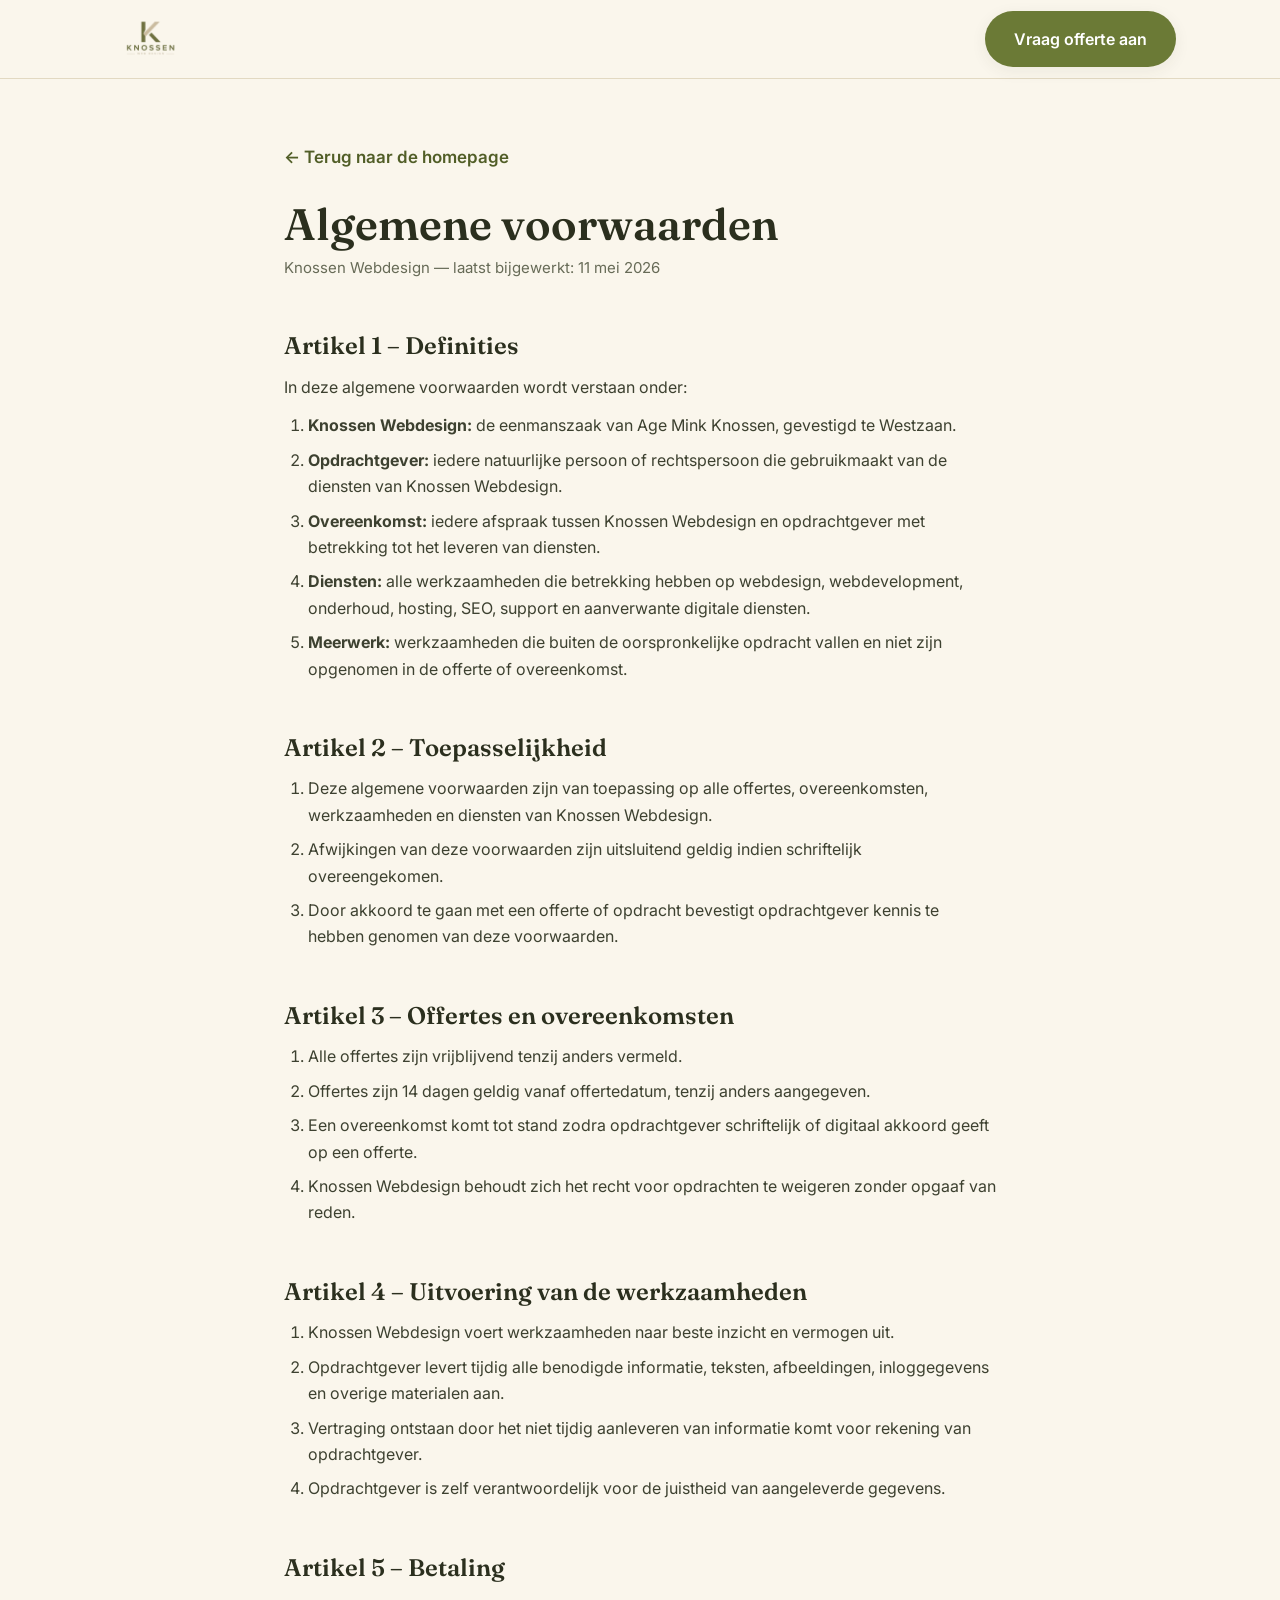
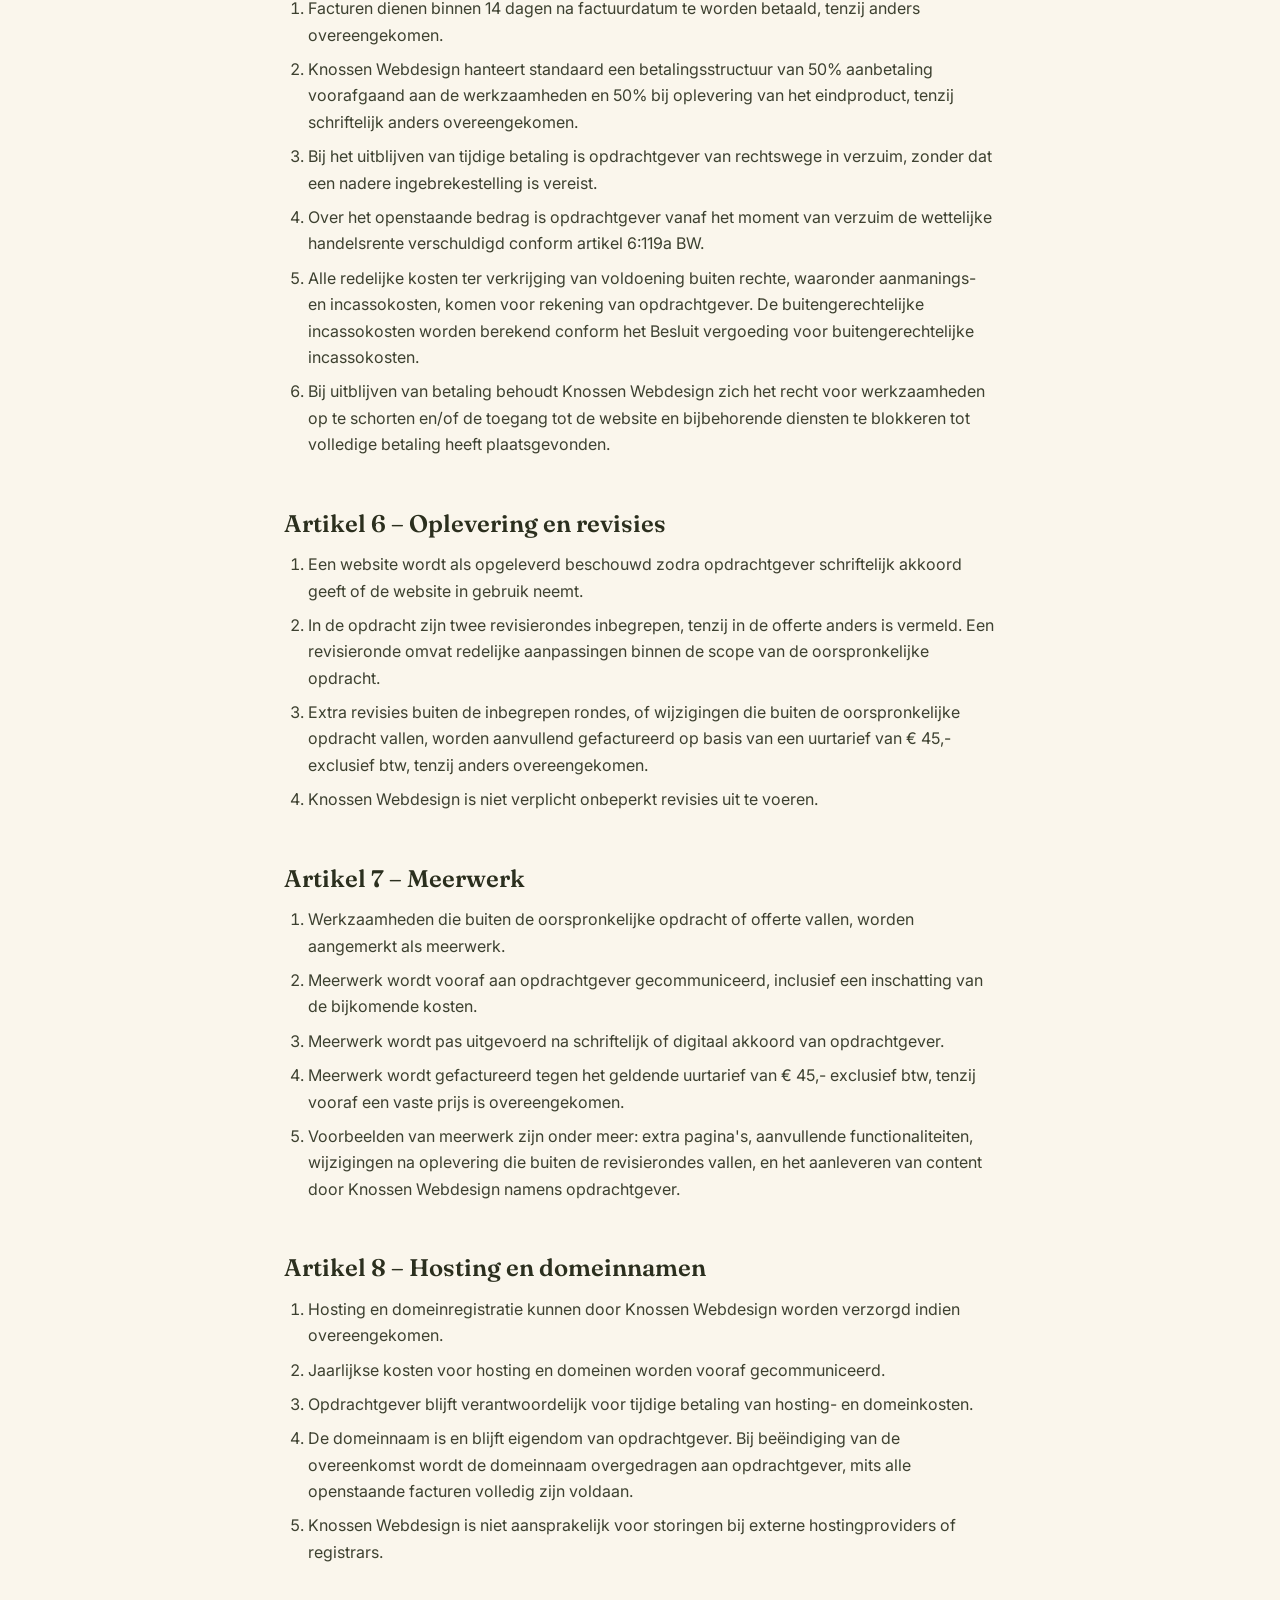
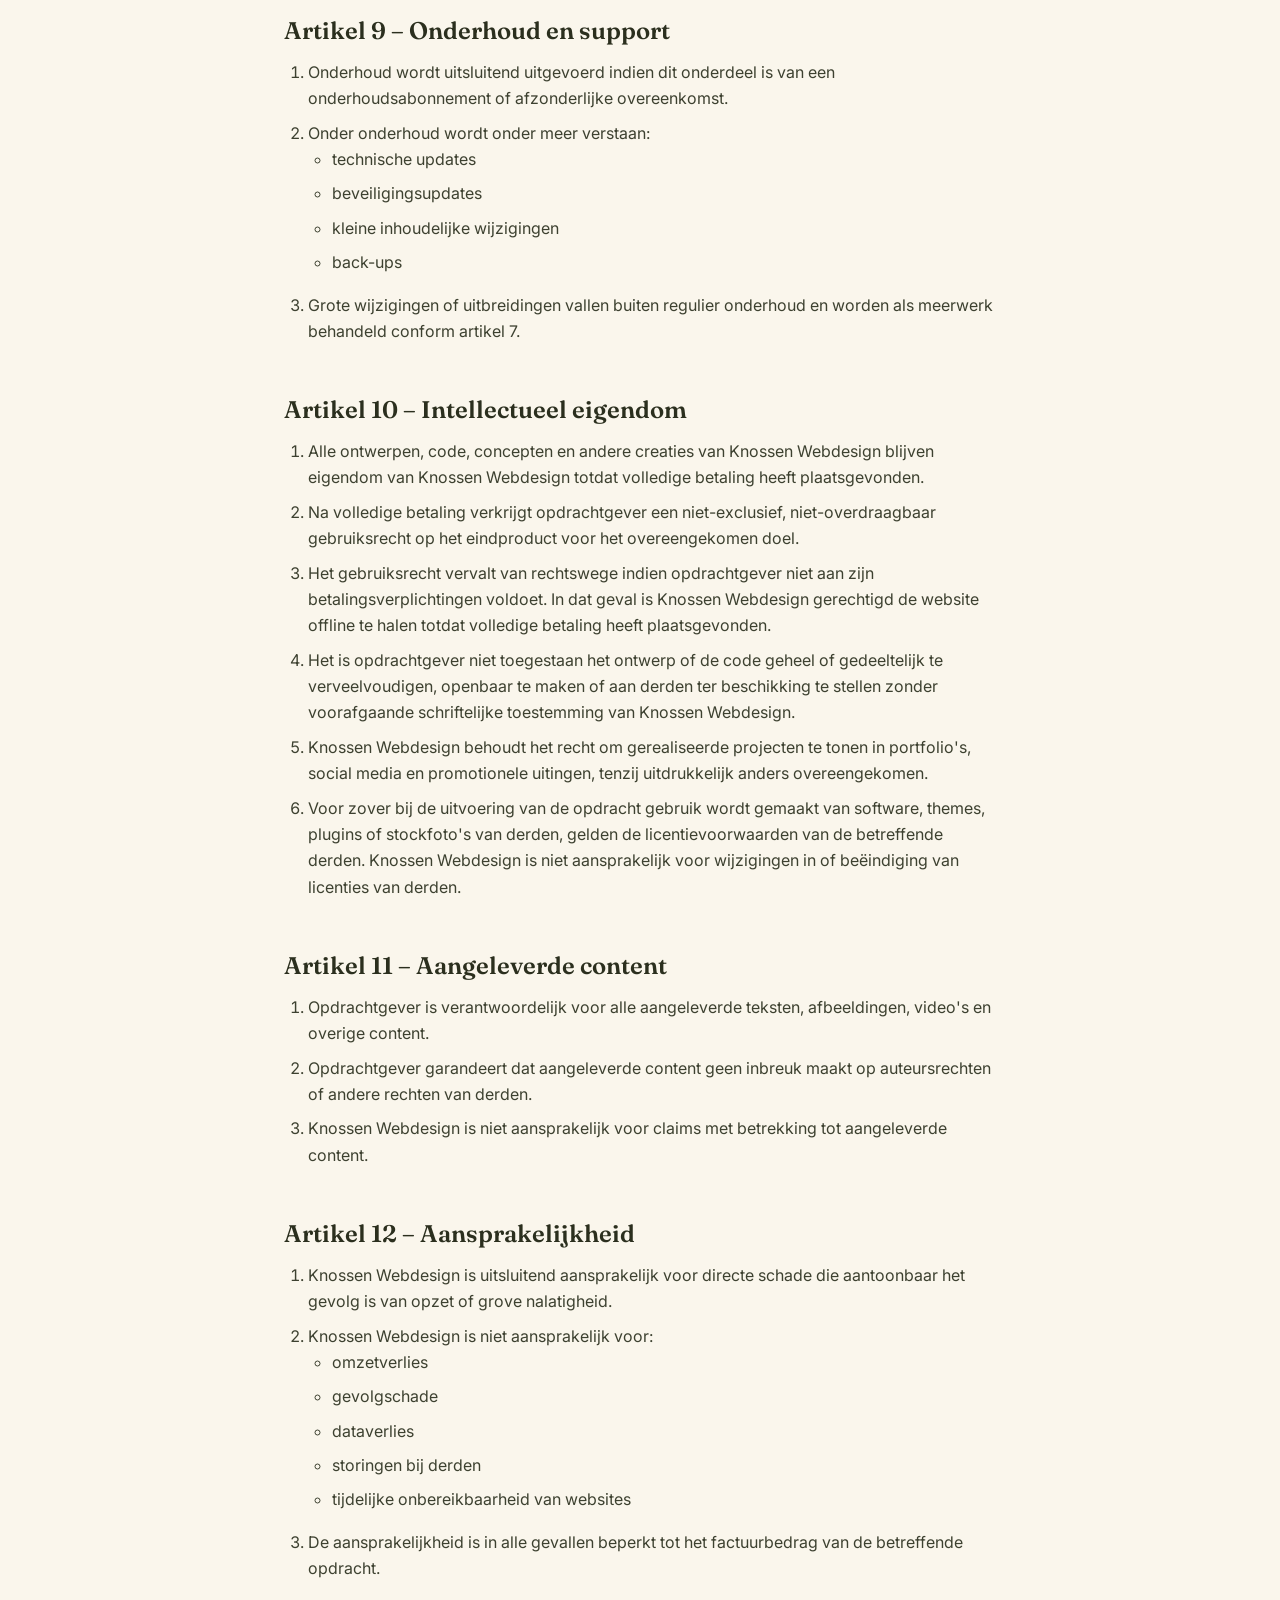
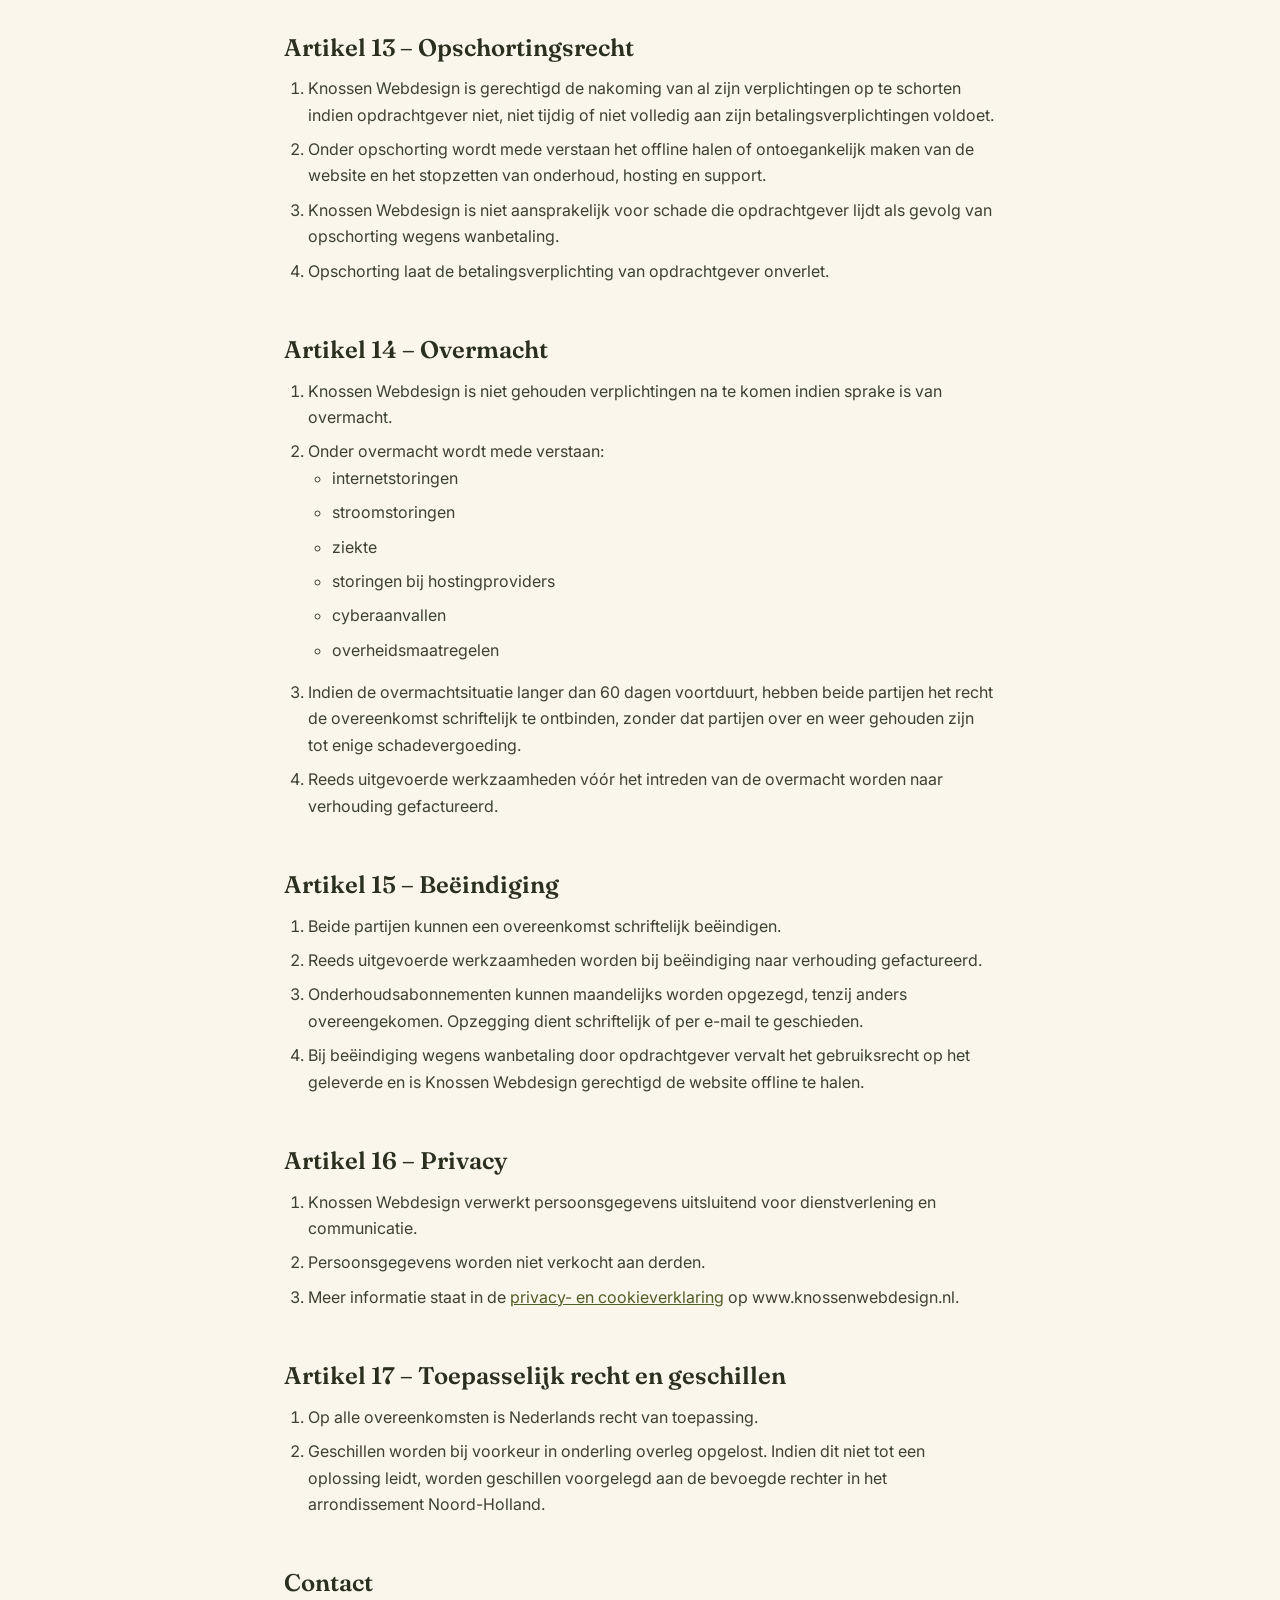
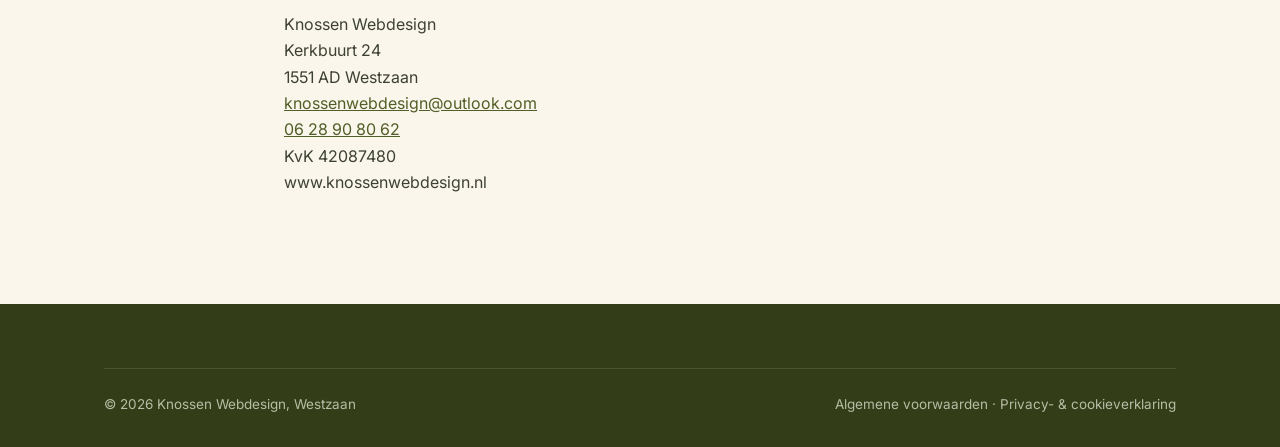
==== commit 1f86f33e: "Add files via upload" ====
--- a/algemene-voorwaarden.html
+++ b/algemene-voorwaarden.html
@@ -198,6 +198,7 @@
       1551 AD Westzaan<br>
       <a href="mailto:knossenwebdesign@outlook.com">knossenwebdesign@outlook.com</a><br>
       <a href="tel:+31628908062">06 28 90 80 62</a><br>
+      KvK 42087480<br>
       www.knossenwebdesign.nl
     </p>
   </main>
